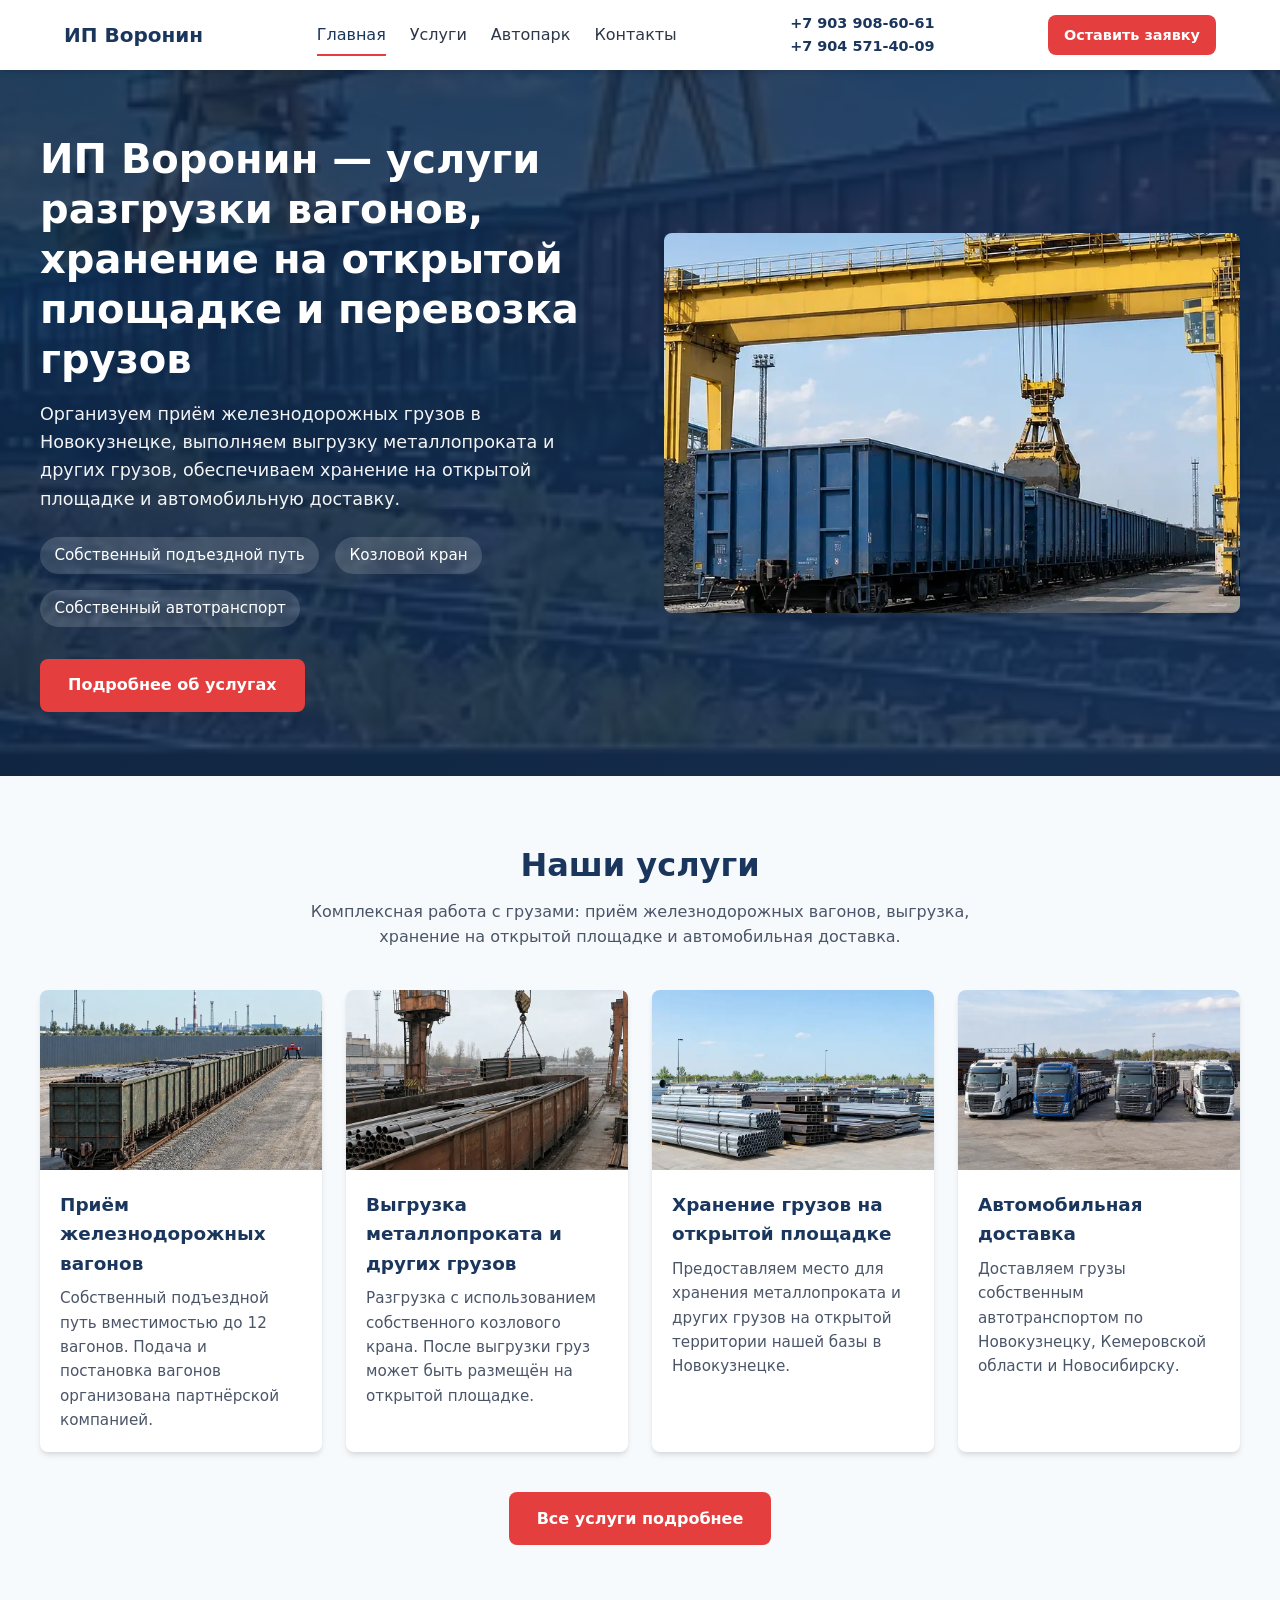
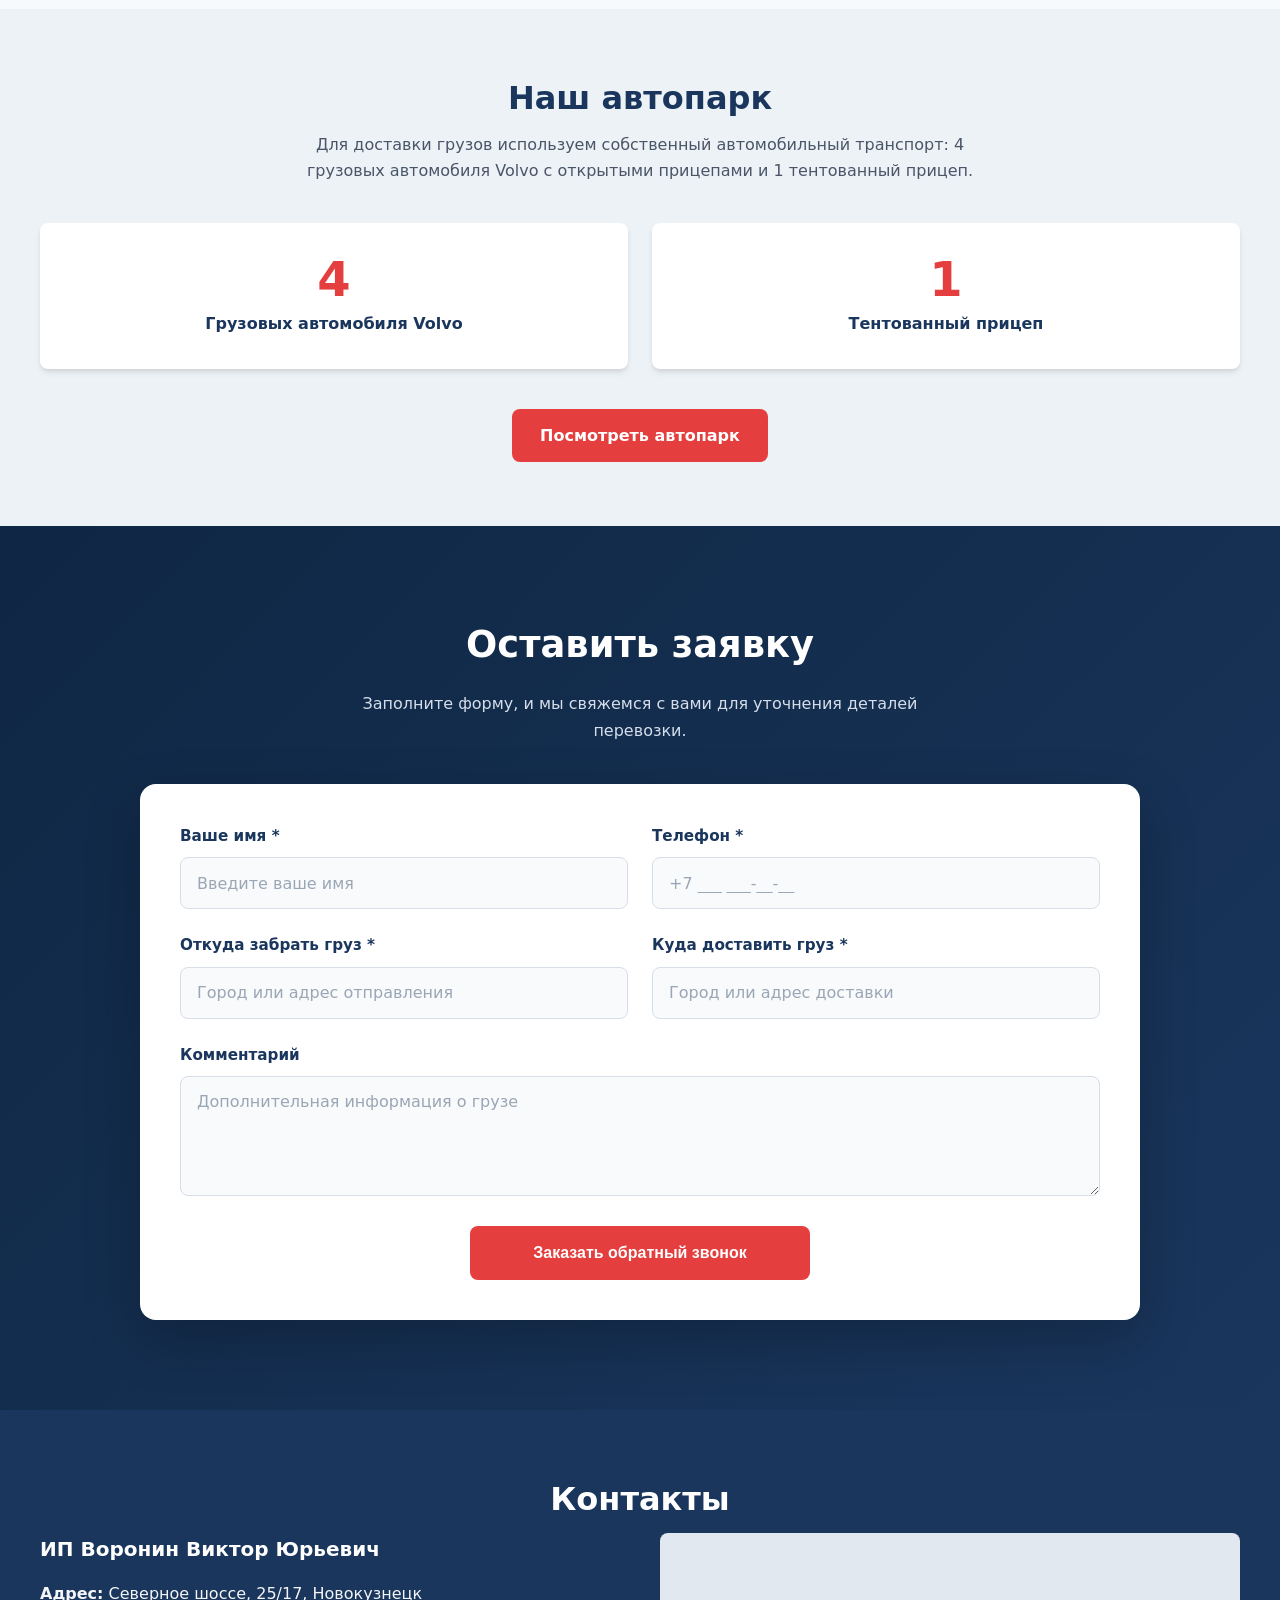
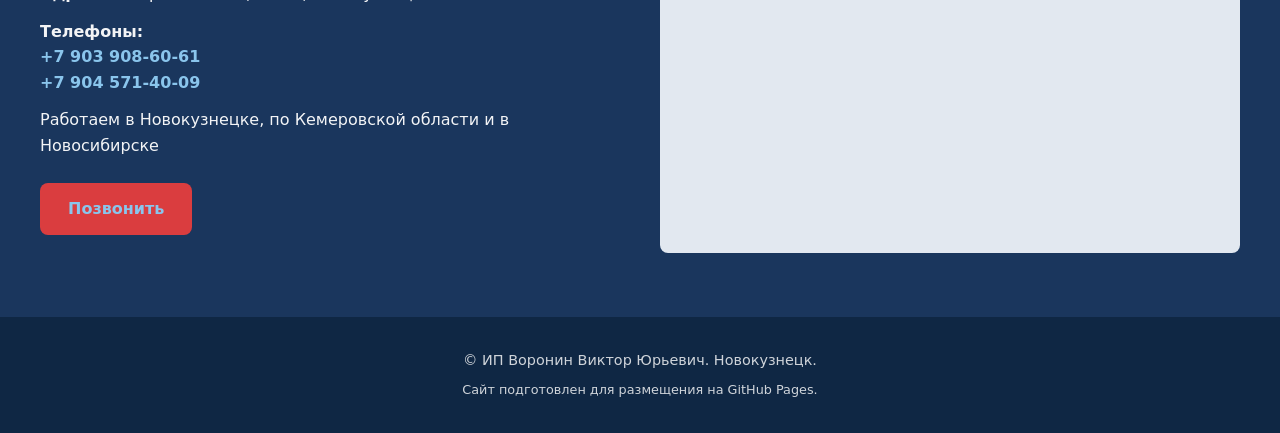
==== index.html @ 8a7f35af "Update index.html" ====
<!DOCTYPE html>
<html lang="ru">
<head>
  <meta charset="UTF-8">
  <meta name="viewport" content="width=device-width, initial-scale=1.0">
  <title>Главная | ИП Воронин</title>
  <meta name="description" content="ИП Воронин — услуги разгрузки вагонов, хранение на открытой площадке и перевозка грузов в Новокузнецке. Собственный подъездной путь, козловой кран и автотранспорт.">
  <link rel="stylesheet" href="css/style.css">
</head>
<body>

  <header class="header">
    <div class="header-inner">
      <a href="index.html" class="logo">
        <span>ИП Воронин</span>
      </a>

      <nav class="nav" id="nav">
        <a href="index.html" class="active">Главная</a>
        <a href="services.html">Услуги</a>
        <a href="fleet.html">Автопарк</a>
        <a href="#contacts">Контакты</a>
      </nav>

      <div class="header-phones">
        <a href="tel:+79039086061">+7 903 908-60-61</a>
        <a href="tel:+79045714009">+7 904 571-40-09</a>
      </div>

      <a href="#request" class="header-request btn">
        Оставить заявку
      </a>

      <button type="button" class="burger" id="burger" aria-label="Меню">☰</button>
    </div>
  </header>

  <section class="hero">
    <div class="hero-inner">
      <div class="hero-content">
        <h1>ИП Воронин — услуги разгрузки вагонов, хранение на открытой площадке и перевозка грузов</h1>
        <p>Организуем приём железнодорожных грузов в Новокузнецке, выполняем выгрузку металлопроката и других грузов, обеспечиваем хранение на открытой площадке и автомобильную доставку.</p>

        <div class="hero-features">
          <span>Собственный подъездной путь</span>
          <span>Козловой кран</span>
          <span>Собственный автотранспорт</span>
        </div>

        <a href="services.html" class="btn">Подробнее об услугах</a>
      </div>

      <div class="hero-image">
        <img src="images/crane.webp" alt="Козловой кран и железнодорожные вагоны">
      </div>
    </div>
  </section>

  <section class="section">
    <div class="section-inner">
      <h2 class="section-title">Наши услуги</h2>
      <p class="section-subtitle">Комплексная работа с грузами: приём железнодорожных вагонов, выгрузка, хранение на открытой площадке и автомобильная доставка.</p>

      <div class="services-grid">
        <article class="service-card">
          <img src="images/train.webp" alt="Приём железнодорожных вагонов">
          <div class="service-card-body">
            <h3>Приём железнодорожных вагонов</h3>
            <p>Собственный подъездной путь вместимостью до 12 вагонов. Подача и постановка вагонов организована партнёрской компанией.</p>
          </div>
        </article>

        <article class="service-card">
          <img src="images/pipes.webp" alt="Выгрузка металлопроката">
          <div class="service-card-body">
            <h3>Выгрузка металлопроката и других грузов</h3>
            <p>Разгрузка с использованием собственного козлового крана. После выгрузки груз может быть размещён на открытой площадке.</p>
          </div>
        </article>

        <article class="service-card">
          <img src="images/storage.webp" alt="Хранение на открытой площадке">
          <div class="service-card-body">
            <h3>Хранение грузов на открытой площадке</h3>
            <p>Предоставляем место для хранения металлопроката и других грузов на открытой территории нашей базы в Новокузнецке.</p>
          </div>
        </article>

        <article class="service-card">
          <img src="images/trucks.webp" alt="Автомобильная доставка">
          <div class="service-card-body">
            <h3>Автомобильная доставка</h3>
            <p>Доставляем грузы собственным автотранспортом по Новокузнецку, Кемеровской области и Новосибирску.</p>
          </div>
        </article>
      </div>

      <div style="text-align: center; margin-top: 2.5rem;">
        <a href="services.html" class="btn">Все услуги подробнее</a>
      </div>
    </div>
  </section>

  <section class="section" style="background: var(--gray-100);">
    <div class="section-inner">
      <h2 class="section-title">Наш автопарк</h2>
      <p class="section-subtitle">Для доставки грузов используем собственный автомобильный транспорт: 4 грузовых автомобиля Volvo с открытыми прицепами и 1 тентованный прицеп.</p>

      <div class="fleet-stats">
        <div class="stat-card">
          <div class="number">4</div>
          <div class="label">Грузовых автомобиля Volvo</div>
        </div>

        <div class="stat-card">
          <div class="number">1</div>
          <div class="label">Тентованный прицеп</div>
        </div>
      </div>

      <div style="text-align: center;">
        <a href="fleet.html" class="btn">Посмотреть автопарк</a>
      </div>
    </div>
  </section>

  <!-- Форма заявки -->
  <section class="section request-section" id="request">
    <div class="section-inner">
      <h2 class="section-title">Оставить заявку</h2>
      <p class="section-subtitle">
        Заполните форму, и мы свяжемся с вами для уточнения деталей перевозки.
      </p>

      <form
        id="requestForm"
        class="request-form"
        action="https://formsubmit.co/baza.voronin@mail.ru"
        method="POST">

        <input type="hidden" name="_subject" value="Новая заявка с сайта ИП Воронин">
        <input type="hidden" name="_template" value="table">

        <!-- Скрытое поле защиты от спам-ботов -->
        <input
          type="text"
          name="_honey"
          style="display:none"
          tabindex="-1"
          autocomplete="off">

        <div class="request-form-grid">

          <div class="request-field">
            <label for="requestName">Ваше имя *</label>
            <input
              type="text"
              id="requestName"
              name="name"
              placeholder="Введите ваше имя"
              autocomplete="name"
              required>
          </div>

          <div class="request-field">
            <label for="requestPhone">Телефон *</label>
            <input
              type="tel"
              id="requestPhone"
              name="phone"
              placeholder="+7 ___ ___-__-__"
              autocomplete="tel"
              required>
          </div>

          <div class="request-field">
            <label for="requestFrom">Откуда забрать груз *</label>
            <input
              type="text"
              id="requestFrom"
              name="from"
              placeholder="Город или адрес отправления"
              required>
          </div>

          <div class="request-field">
            <label for="requestTo">Куда доставить груз *</label>
            <input
              type="text"
              id="requestTo"
              name="to"
              placeholder="Город или адрес доставки"
              required>
          </div>

          <div class="request-field request-field-full">
            <label for="requestComment">Комментарий</label>
            <textarea
              id="requestComment"
              name="comment"
              rows="4"
              placeholder="Дополнительная информация о грузе"></textarea>
          </div>

        </div>

        <button type="submit" class="btn request-submit">
          Заказать обратный звонок
        </button>
      </form>
    </div>
  </section>

  <!-- Контакты и карта -->
  <section class="section contacts" id="contacts">
    <div class="section-inner">
      <h2 class="section-title">Контакты</h2>

      <div class="contacts-grid">
        <div class="contact-info">
          <h3>ИП Воронин Виктор Юрьевич</h3>
          <p><strong>Адрес:</strong> Северное шоссе, 25/17, Новокузнецк</p>

          <p><strong>Телефоны:</strong><br>
            <a href="tel:+79039086061">+7 903 908-60-61</a><br>
            <a href="tel:+79045714009">+7 904 571-40-09</a>
          </p>

          <p>Работаем в Новокузнецке, по Кемеровской области и в Новосибирске</p>

          <p style="margin-top: 1.5rem;">
            <a href="tel:+79039086061" class="btn">Позвонить</a>
          </p>
        </div>

        <div class="map-container">
          <iframe
            src="https://www.openstreetmap.org/export/embed.html?bbox=87.13%2C53.75%2C87.17%2C53.77&amp;layer=mapnik&amp;marker=53.76%2C87.15"
            loading="lazy"
            title="Карта — Северное шоссе, 25/17, Новокузнецк">
          </iframe>
        </div>
      </div>
    </div>
  </section>

  <footer class="footer">
    <p>© ИП Воронин Виктор Юрьевич. Новокузнецк.</p>
    <p style="margin-top: 0.5rem; font-size: 0.8rem;">Сайт подготовлен для размещения на GitHub Pages.</p>
  </footer>

  <script>
    // Мобильное меню
    const burger = document.getElementById('burger');
    const nav = document.getElementById('nav');

    burger.addEventListener('click', function () {
      nav.classList.toggle('open');
    });

    // Закрытие мобильного меню после выбора раздела
    nav.querySelectorAll('a').forEach(function (link) {
      link.addEventListener('click', function () {
        nav.classList.remove('open');
      });
    });
  </script>

</body>
</html>
---- css/style.css ----
/* ИП Воронин - Static recreation of the Wix site */
:root {
  --primary: #1a365d;
  --primary-dark: #0f2744;
  --accent: #e53e3e;
  --accent-hover: #c53030;
  --text: #2d3748;
  --text-light: #4a5568;
  --bg: #f7fafc;
  --white: #ffffff;
  --gray-100: #edf2f7;
  --gray-200: #e2e8f0;
  --shadow: 0 4px 6px -1px rgba(0, 0, 0, 0.1), 0 2px 4px -1px rgba(0, 0, 0, 0.06);
  --shadow-lg: 0 10px 15px -3px rgba(0, 0, 0, 0.1), 0 4px 6px -2px rgba(0, 0, 0, 0.05);
  --radius: 8px;
  --font: 'Segoe UI', system-ui, -apple-system, BlinkMacSystemFont, Roboto, 'Helvetica Neue', Arial, sans-serif;
}

* {
  margin: 0;
  padding: 0;
  box-sizing: border-box;
}

html {
  scroll-behavior: smooth;
}

body {
  font-family: var(--font);
  color: var(--text);
  line-height: 1.6;
  background: var(--bg);
}

img {
  max-width: 100%;
  height: auto;
  display: block;
}

a {
  color: inherit;
  text-decoration: none;
}

/* Header */
.header {
  background: var(--white);
  box-shadow: var(--shadow);
  position: sticky;
  top: 0;
  z-index: 100;
}

.header-inner {
  max-width: 1200px;
  margin: 0 auto;
  padding: 0.75rem 1.5rem;
  display: flex;
  align-items: center;
  justify-content: space-between;
  gap: 1rem;
}

.logo {
  display: flex;
  align-items: center;
  gap: 0.75rem;
  font-weight: 700;
  font-size: 1.25rem;
  color: var(--primary);
}

.logo img {
  height: 40px;
  width: auto;
}

.nav {
  display: flex;
  gap: 1.5rem;
  align-items: center;
}

.nav a {
  font-weight: 500;
  color: var(--text);
  transition: color 0.2s;
  padding: 0.25rem 0;
  position: relative;
}

.nav a:hover,
.nav a.active {
  color: var(--primary);
}

.nav a.active::after {
  content: '';
  position: absolute;
  bottom: -4px;
  left: 0;
  right: 0;
  height: 2px;
  background: var(--accent);
}

.header-phones {
  display: flex;
  flex-direction: column;
  align-items: flex-end;
  font-size: 0.9rem;
  font-weight: 600;
  color: var(--primary);
}

.header-phones a:hover {
  color: var(--accent);
}

.burger {
  display: none;
  background: none;
  border: none;
  font-size: 1.5rem;
  cursor: pointer;
  color: var(--primary);
}

/* Hero */
.hero {
  background: linear-gradient(135deg, var(--primary-dark) 0%, var(--primary) 100%);
  color: var(--white);
  padding: 4rem 1.5rem;
  position: relative;
  overflow: hidden;
}

.hero::before {
  content: '';
  position: absolute;
  inset: 0;
  background: url('../images/header.webp') center/cover no-repeat;
  opacity: 0.15;
}

.hero-inner {
  max-width: 1200px;
  margin: 0 auto;
  position: relative;
  display: grid;
  grid-template-columns: 1fr 1fr;
  gap: 3rem;
  align-items: center;
}

.hero-content h1 {
  font-size: clamp(1.75rem, 4vw, 2.5rem);
  line-height: 1.25;
  margin-bottom: 1rem;
}

.hero-content p {
  font-size: 1.1rem;
  opacity: 0.95;
  margin-bottom: 1.5rem;
  max-width: 540px;
}

.hero-features {
  display: flex;
  flex-wrap: wrap;
  gap: 1rem;
  margin-bottom: 2rem;
  font-size: 0.95rem;
}

.hero-features span {
  background: rgba(255,255,255,0.15);
  padding: 0.4rem 0.9rem;
  border-radius: 999px;
}

.btn {
  display: inline-block;
  background: var(--accent);
  color: var(--white);
  padding: 0.85rem 1.75rem;
  border-radius: var(--radius);
  font-weight: 600;
  transition: background 0.2s, transform 0.15s;
  border: none;
  cursor: pointer;
  font-size: 1rem;
}

.btn:hover {
  background: var(--accent-hover);
  transform: translateY(-1px);
}

.btn-outline {
  background: transparent;
  border: 2px solid var(--white);
  color: var(--white);
}

.btn-outline:hover {
  background: var(--white);
  color: var(--primary);
}

.hero-image {
  border-radius: var(--radius);
  overflow: hidden;
  box-shadow: var(--shadow-lg);
}

.hero-image img {
  width: 100%;
  height: 380px;
  object-fit: cover;
}

/* Sections */
.section {
  padding: 4rem 1.5rem;
}

.section-inner {
  max-width: 1200px;
  margin: 0 auto;
}

.section-title {
  text-align: center;
  font-size: 2rem;
  color: var(--primary);
  margin-bottom: 0.5rem;
}

.section-subtitle {
  text-align: center;
  color: var(--text-light);
  max-width: 700px;
  margin: 0 auto 2.5rem;
}

/* Services grid */
.services-grid {
  display: grid;
  grid-template-columns: repeat(auto-fit, minmax(260px, 1fr));
  gap: 1.5rem;
}

.service-card {
  background: var(--white);
  border-radius: var(--radius);
  overflow: hidden;
  box-shadow: var(--shadow);
  transition: transform 0.2s, box-shadow 0.2s;
}

.service-card:hover {
  transform: translateY(-4px);
  box-shadow: var(--shadow-lg);
}

.service-card img {
  width: 100%;
  height: 180px;
  object-fit: cover;
}

.service-card-body {
  padding: 1.25rem;
}

.service-card h3 {
  font-size: 1.15rem;
  color: var(--primary);
  margin-bottom: 0.5rem;
}

.service-card p {
  font-size: 0.95rem;
  color: var(--text-light);
}

/* Detailed services */
.service-detail {
  display: grid;
  grid-template-columns: 1fr 1fr;
  gap: 2.5rem;
  align-items: center;
  margin-bottom: 3.5rem;
  background: var(--white);
  border-radius: var(--radius);
  overflow: hidden;
  box-shadow: var(--shadow);
}

.service-detail:nth-child(even) {
  direction: rtl;
}

.service-detail:nth-child(even) > * {
  direction: ltr;
}

.service-detail img {
  width: 100%;
  height: 320px;
  object-fit: cover;
}

.service-detail-content {
  padding: 2rem;
}

.service-detail h3 {
  font-size: 1.5rem;
  color: var(--primary);
  margin-bottom: 1rem;
}

/* Fleet */
.fleet-stats {
  display: grid;
  grid-template-columns: repeat(auto-fit, minmax(200px, 1fr));
  gap: 1.5rem;
  margin-bottom: 2.5rem;
}

.stat-card {
  background: var(--white);
  padding: 2rem;
  border-radius: var(--radius);
  text-align: center;
  box-shadow: var(--shadow);
}

.stat-card .number {
  font-size: 3rem;
  font-weight: 700;
  color: var(--accent);
  line-height: 1;
}

.stat-card .label {
  margin-top: 0.5rem;
  font-weight: 600;
  color: var(--primary);
}

.fleet-gallery {
  display: grid;
  grid-template-columns: repeat(auto-fit, minmax(280px, 1fr));
  gap: 1.5rem;
}

.fleet-item {
  background: var(--white);
  border-radius: var(--radius);
  overflow: hidden;
  box-shadow: var(--shadow);
}

.fleet-item img {
  width: 100%;
  height: 220px;
  object-fit: cover;
}

.fleet-item-body {
  padding: 1rem 1.25rem;
}

.fleet-item h4 {
  color: var(--primary);
  margin-bottom: 0.25rem;
}

/* Contacts */
.contacts {
  background: var(--primary);
  color: var(--white);
}

.contacts .section-title {
  color: var(--white);
}

.contacts-grid {
  display: grid;
  grid-template-columns: 1fr 1fr;
  gap: 2.5rem;
  align-items: start;
}

.contact-info h3 {
  margin-bottom: 1rem;
  font-size: 1.25rem;
}

.contact-info p {
  margin-bottom: 0.75rem;
  opacity: 0.95;
}

.contact-info a {
  color: #90cdf4;
  font-weight: 600;
}

.contact-info a:hover {
  text-decoration: underline;
}

.map-container {
  border-radius: var(--radius);
  overflow: hidden;
  height: 320px;
  background: var(--gray-200);
}

.map-container iframe {
  width: 100%;
  height: 100%;
  border: 0;
}

/* Footer */
.footer {
  background: var(--primary-dark);
  color: rgba(255,255,255,0.8);
  padding: 2rem 1.5rem;
  text-align: center;
  font-size: 0.9rem;
}

.footer a {
  color: #90cdf4;
}

/* Mobile */
@media (max-width: 900px) {
  .hero-inner {
    grid-template-columns: 1fr;
  }
  .hero-image {
    order: -1;
  }
  .hero-image img {
    height: 260px;
  }
  .service-detail {
    grid-template-columns: 1fr;
  }
  .service-detail:nth-child(even) {
    direction: ltr;
  }
  .service-detail img {
    height: 240px;
  }
  .contacts-grid {
    grid-template-columns: 1fr;
  }
}

@media (max-width: 700px) {
  .nav {
    display: none;
    position: absolute;
    top: 100%;
    left: 0;
    right: 0;
    background: var(--white);
    flex-direction: column;
    padding: 1rem;
    box-shadow: var(--shadow);
  }
  .nav.open {
    display: flex;
  }
  .burger {
    display: block;
  }
  .header-phones {
    display: none;
  }
  .header-inner {
    flex-wrap: wrap;
  }
}
/* Кнопка "Оставить заявку" в шапке */
.header-request {
  display: inline-flex !important;
  align-items: center;
  justify-content: center;
  flex-shrink: 0;
  white-space: nowrap;
  padding: 0.65rem 1rem;
  font-size: 0.9rem;
  line-height: 1.3;
  visibility: visible !important;
  opacity: 1 !important;
}

/* Чтобы элементы шапки помещались на экране */
@media (max-width: 1100px) {
  .header-inner {
    gap: 0.6rem;
    padding-left: 1rem;
    padding-right: 1rem;
  }

  .nav {
    gap: 0.8rem;
  }

  .header-request {
    padding: 0.6rem 0.75rem;
    font-size: 0.85rem;
  }
}

/* Мобильная версия */
@media (max-width: 700px) {
  .header-inner {
    flex-wrap: nowrap;
    gap: 0.5rem;
  }

  .header-request {
    padding: 0.55rem 0.65rem;
    font-size: 0.8rem;
  }

  .logo {
    font-size: 1.05rem;
  }

  .burger {
    flex-shrink: 0;
  }
}
/* ===== СТИЛЬ БЛОКА ЗАЯВКИ ===== */

.request-section {
    padding: 90px 20px;
    background: linear-gradient(135deg, #0f2744 0%, #1a365d 100%);
}

.request-section .section-inner {
    max-width: 1000px;
    margin: 0 auto;
}

.request-section .section-title {
    color: #ffffff;
    text-align: center;
    margin-bottom: 15px;
    font-size: 2.3rem;
}

.request-section .section-subtitle {
    color: #d5deea;
    text-align: center;
    max-width: 650px;
    margin: 0 auto 40px;
    line-height: 1.7;
}

.request-form {
    background: #ffffff;
    padding: 40px;
    border-radius: 16px;
    box-shadow: 0 20px 55px rgba(0, 0, 0, 0.22);
}

.request-form-grid {
    display: grid;
    grid-template-columns: repeat(2, minmax(0, 1fr));
    gap: 24px;
}

.request-field {
    display: flex;
    flex-direction: column;
    gap: 9px;
}

.request-field-full {
    grid-column: 1 / -1;
}

.request-field label {
    color: #1a365d;
    font-size: 0.95rem;
    font-weight: 600;
}

.request-field input,
.request-field select,
.request-field textarea {
    width: 100%;
    box-sizing: border-box;
    padding: 15px 16px;
    border: 1px solid #d7dee8;
    border-radius: 8px;
    background: #f8fafc;
    color: #243449;
    font-family: inherit;
    font-size: 1rem;
    outline: none;
    transition: border-color 0.2s, box-shadow 0.2s, background 0.2s;
}

.request-field input,
.request-field select {
    min-height: 52px;
}

.request-field textarea {
    min-height: 120px;
    resize: vertical;
}

.request-field input:focus,
.request-field select:focus,
.request-field textarea:focus {
    border-color: #e53e3e;
    background: #ffffff;
    box-shadow: 0 0 0 3px rgba(229, 62, 62, 0.12);
}

.request-field input::placeholder,
.request-field textarea::placeholder {
    color: #9aa6b5;
}

.request-submit {
    display: block;
    width: 100%;
    max-width: 340px;
    min-height: 54px;
    margin: 30px auto 0;
    border: none;
    border-radius: 8px;
    background: #e53e3e;
    color: #ffffff;
    font-size: 1rem;
    font-weight: 700;
    cursor: pointer;
    transition: background 0.2s, transform 0.2s, box-shadow 0.2s;
}

.request-submit:hover {
    background: #c92f2f;
    transform: translateY(-2px);
    box-shadow: 0 8px 20px rgba(229, 62, 62, 0.25);
}

/* Адаптация для планшетов и телефонов */
@media (max-width: 700px) {
    .request-section {
        padding: 60px 15px;
    }

    .request-section .section-title {
        font-size: 1.8rem;
    }

    .request-form {
        padding: 25px 18px;
        border-radius: 12px;
    }

    .request-form-grid {
        grid-template-columns: 1fr;
        gap: 20px;
    }

    .request-field-full {
        grid-column: auto;
    }

    .request-submit {
        max-width: 100%;
    }
}
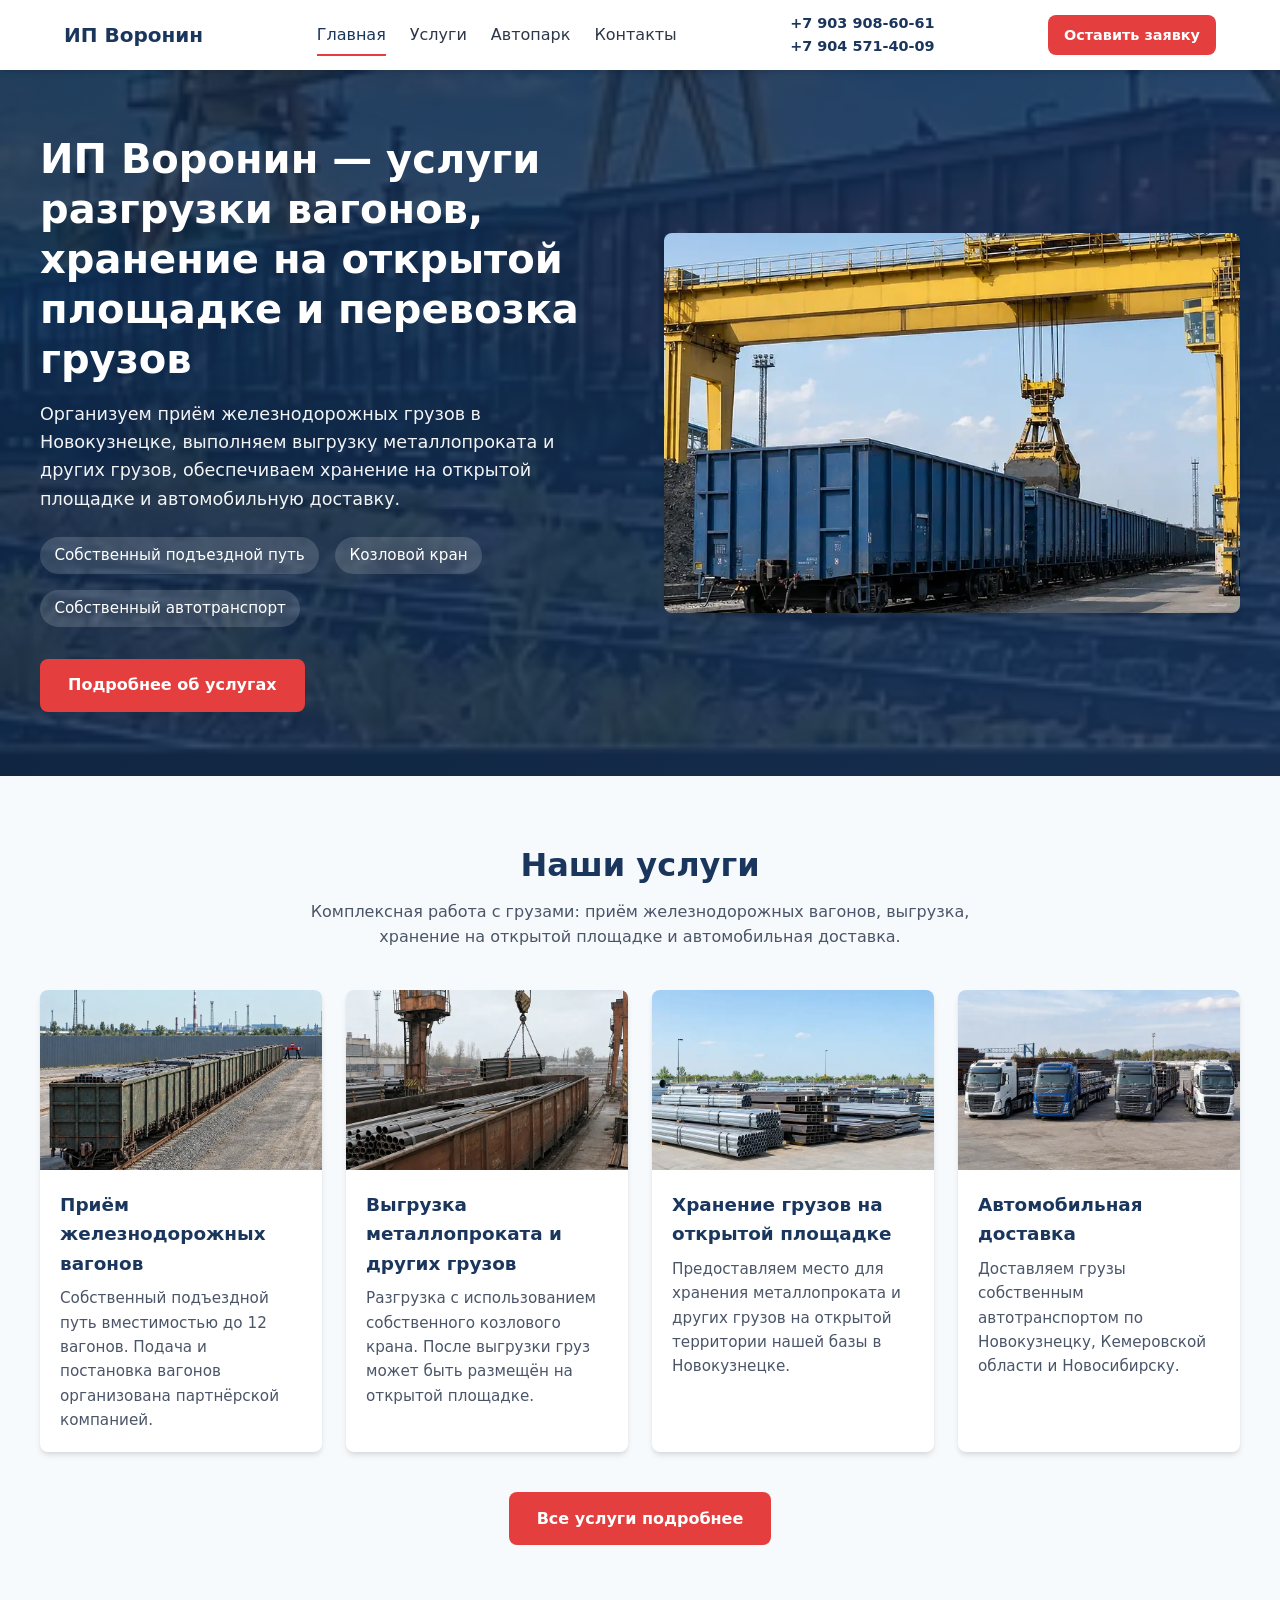
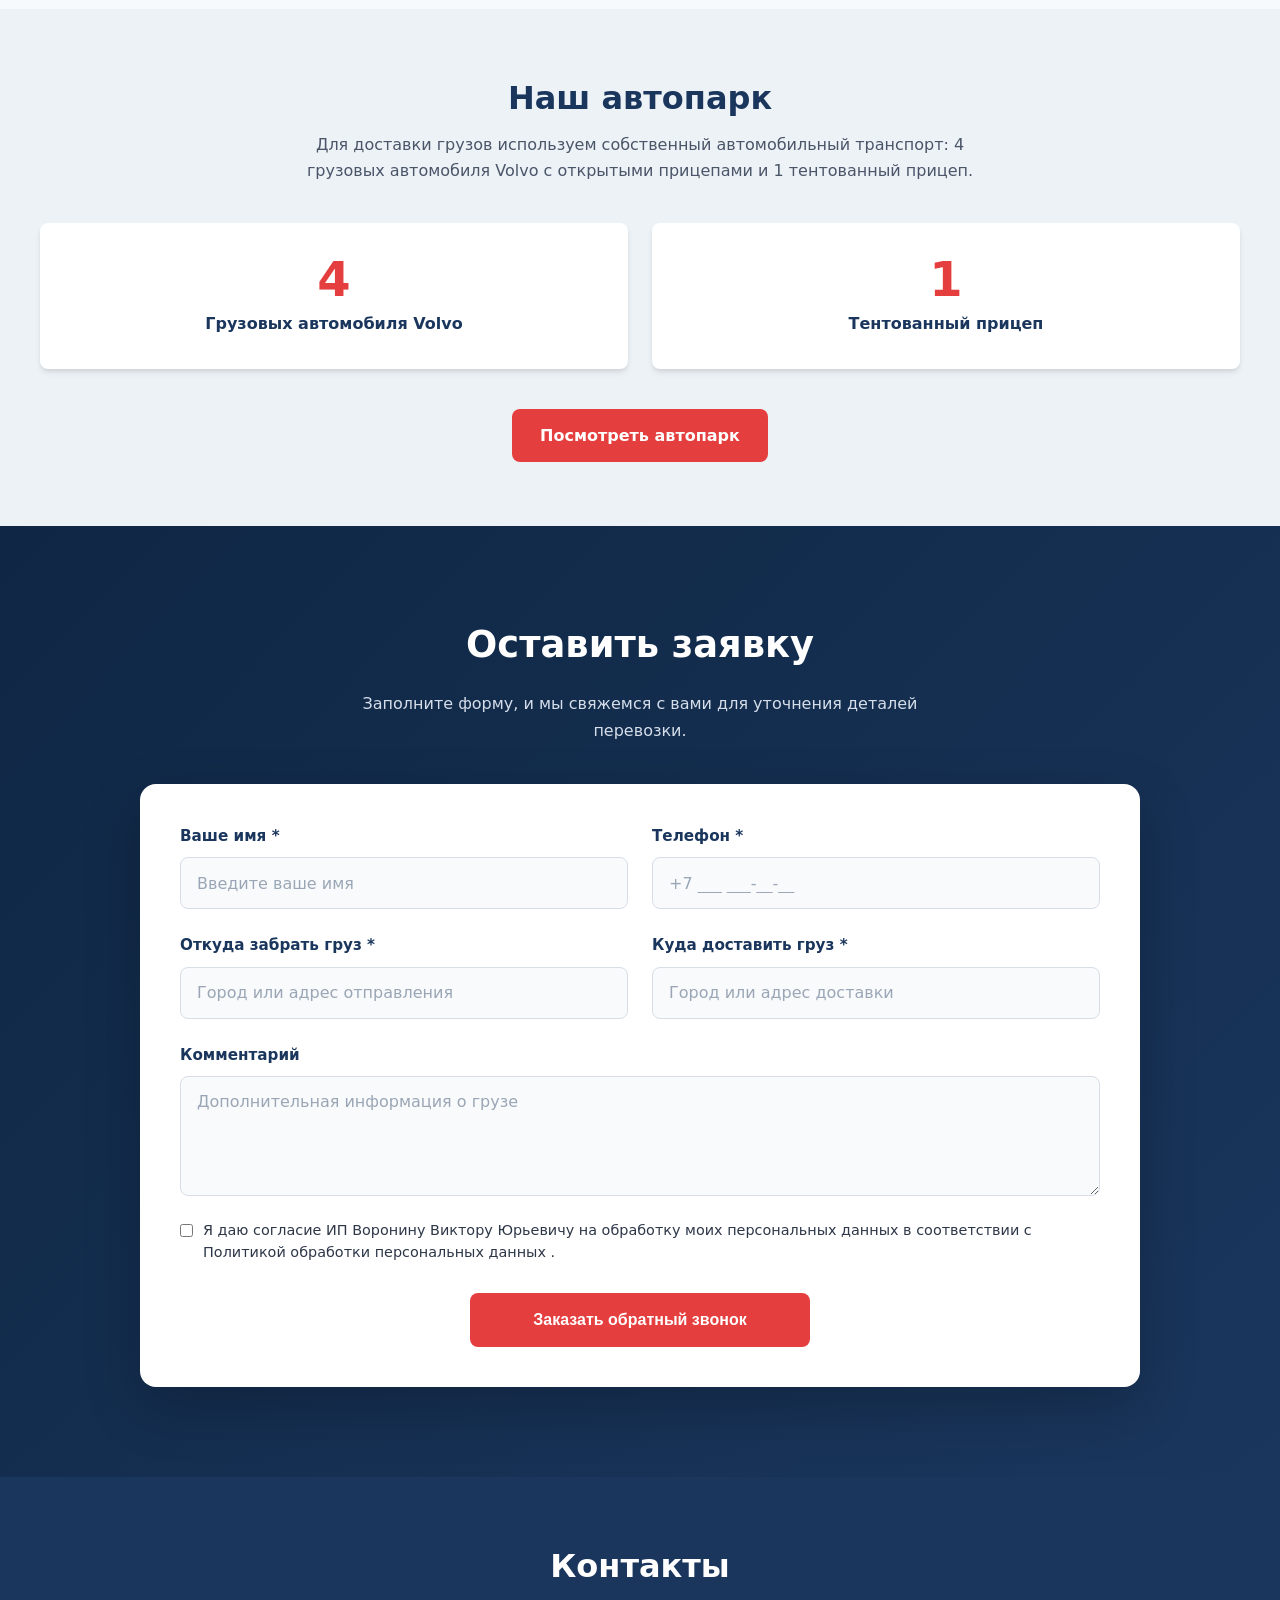
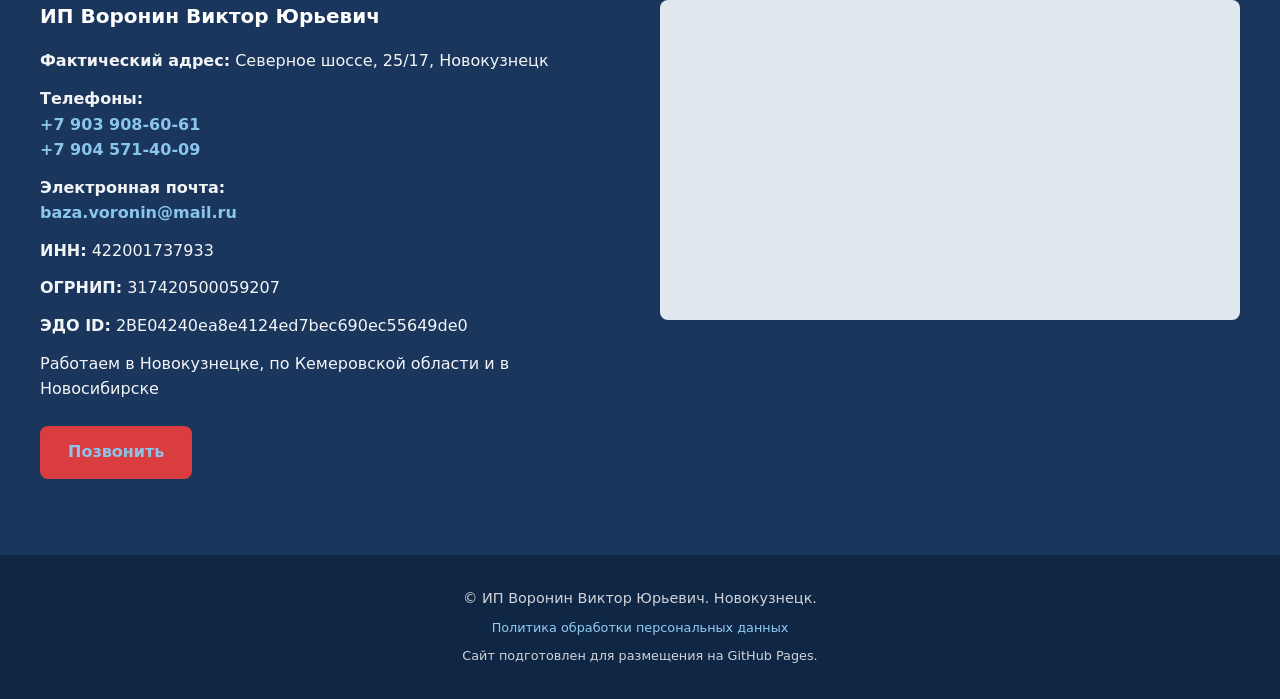
==== commit bfad9f44: "Update index.html" ====
--- a/index.html
+++ b/index.html
@@ -142,7 +142,7 @@
         <input type="hidden" name="_subject" value="Новая заявка с сайта ИП Воронин">
         <input type="hidden" name="_template" value="table">
 
-        <!-- Скрытое поле защиты от спам-ботов -->
+        <!-- Защита от спам-ботов -->
         <input
           type="text"
           name="_honey"
@@ -205,6 +205,25 @@
 
         </div>
 
+        <!-- Согласие на обработку персональных данных -->
+        <div style="margin: 1.5rem 0; font-size: 0.9rem; line-height: 1.5;">
+          <label style="display: flex; align-items: flex-start; gap: 10px; cursor: pointer;">
+            <input
+              type="checkbox"
+              name="personal_data_consent"
+              value="Согласен на обработку персональных данных"
+              required
+              style="margin-top: 4px; flex-shrink: 0;">
+            <span>
+              Я даю согласие ИП Воронину Виктору Юрьевичу на обработку моих персональных данных
+              в соответствии с
+              <a href="privacy.html" target="_blank" rel="noopener noreferrer">
+                Политикой обработки персональных данных
+              </a>.
+            </span>
+          </label>
+        </div>
+
         <button type="submit" class="btn request-submit">
           Заказать обратный звонок
         </button>
@@ -220,12 +239,21 @@
       <div class="contacts-grid">
         <div class="contact-info">
           <h3>ИП Воронин Виктор Юрьевич</h3>
-          <p><strong>Адрес:</strong> Северное шоссе, 25/17, Новокузнецк</p>
+
+          <p><strong>Фактический адрес:</strong> Северное шоссе, 25/17, Новокузнецк</p>
 
           <p><strong>Телефоны:</strong><br>
             <a href="tel:+79039086061">+7 903 908-60-61</a><br>
             <a href="tel:+79045714009">+7 904 571-40-09</a>
           </p>
+
+          <p><strong>Электронная почта:</strong><br>
+            <a href="mailto:baza.voronin@mail.ru">baza.voronin@mail.ru</a>
+          </p>
+
+          <p><strong>ИНН:</strong> 422001737933</p>
+          <p><strong>ОГРНИП:</strong> 317420500059207</p>
+          <p><strong>ЭДО ID:</strong> 2BE04240ea8e4124ed7bec690ec55649de0</p>
 
           <p>Работаем в Новокузнецке, по Кемеровской области и в Новосибирске</p>
 
@@ -247,7 +275,12 @@
 
   <footer class="footer">
     <p>© ИП Воронин Виктор Юрьевич. Новокузнецк.</p>
-    <p style="margin-top: 0.5rem; font-size: 0.8rem;">Сайт подготовлен для размещения на GitHub Pages.</p>
+    <p style="margin-top: 0.5rem; font-size: 0.8rem;">
+      <a href="privacy.html">Политика обработки персональных данных</a>
+    </p>
+    <p style="margin-top: 0.5rem; font-size: 0.8rem;">
+      Сайт подготовлен для размещения на GitHub Pages.
+    </p>
   </footer>
 
   <script>
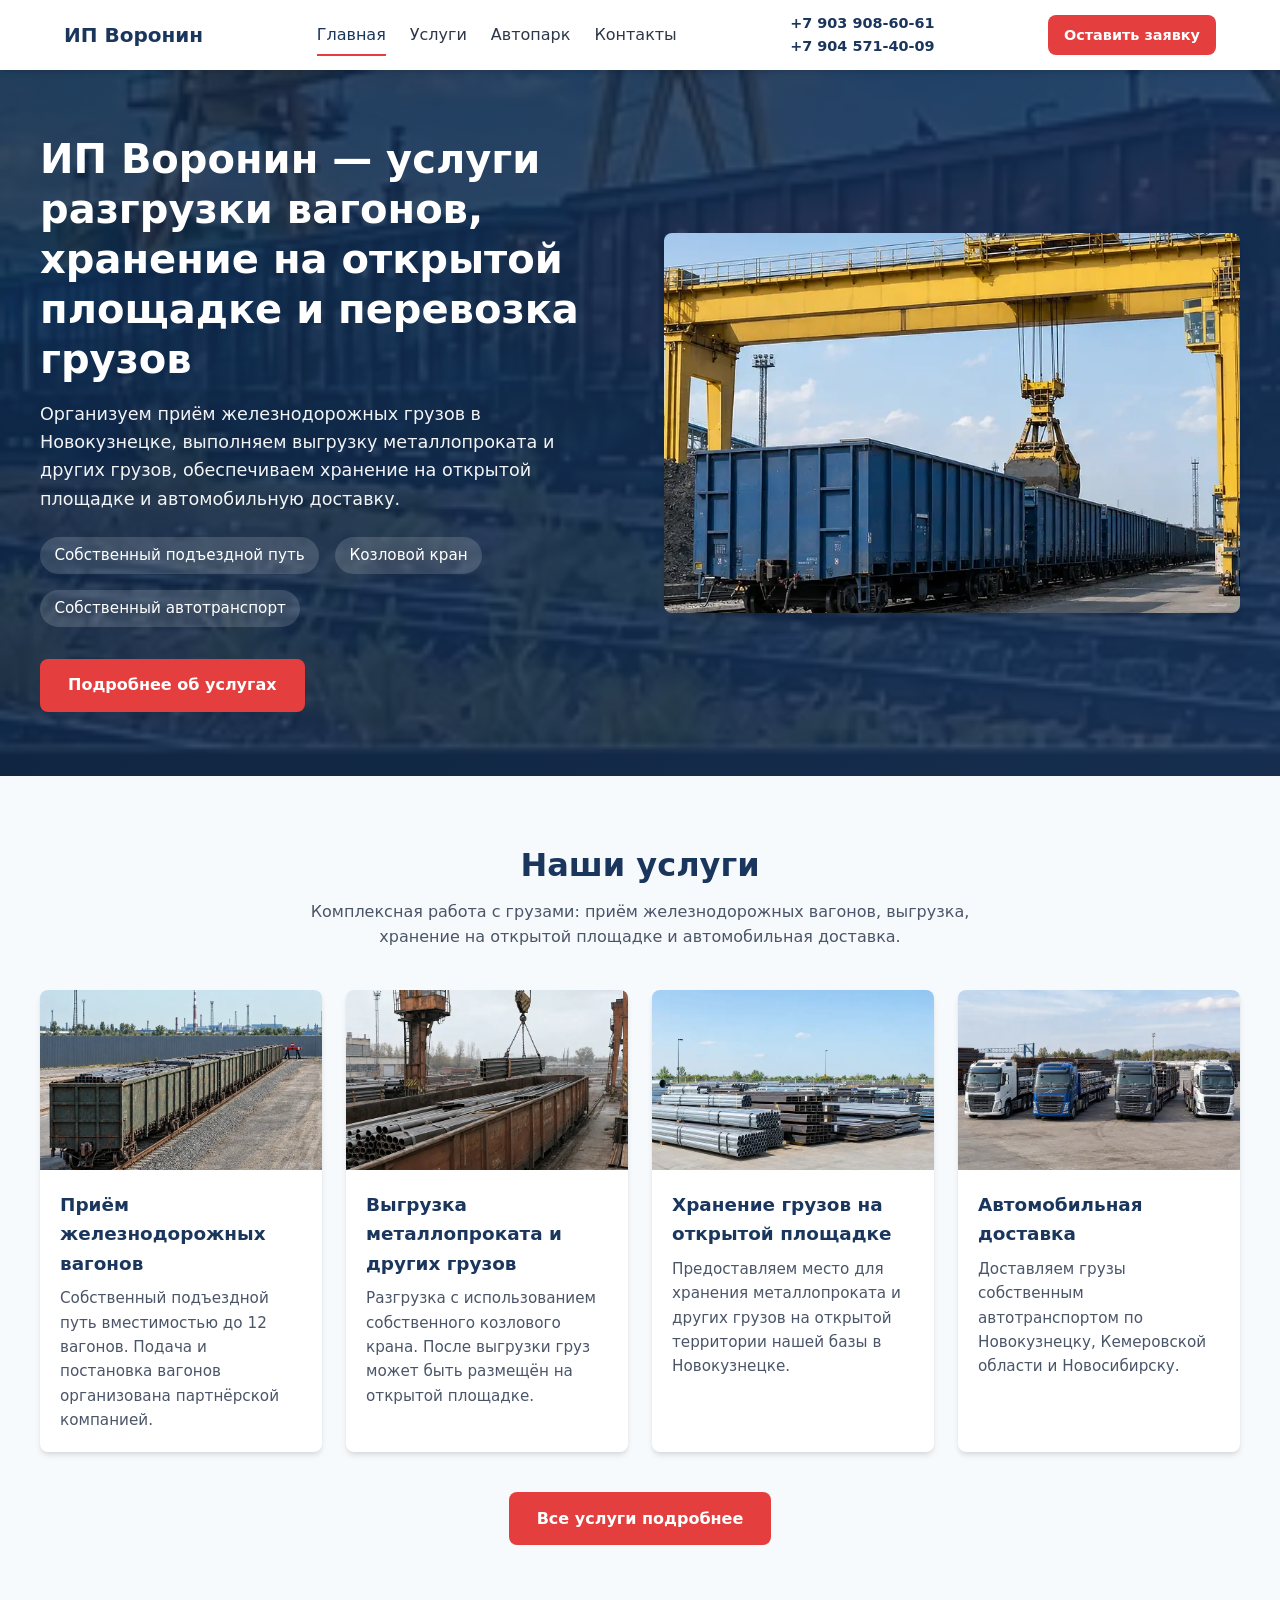
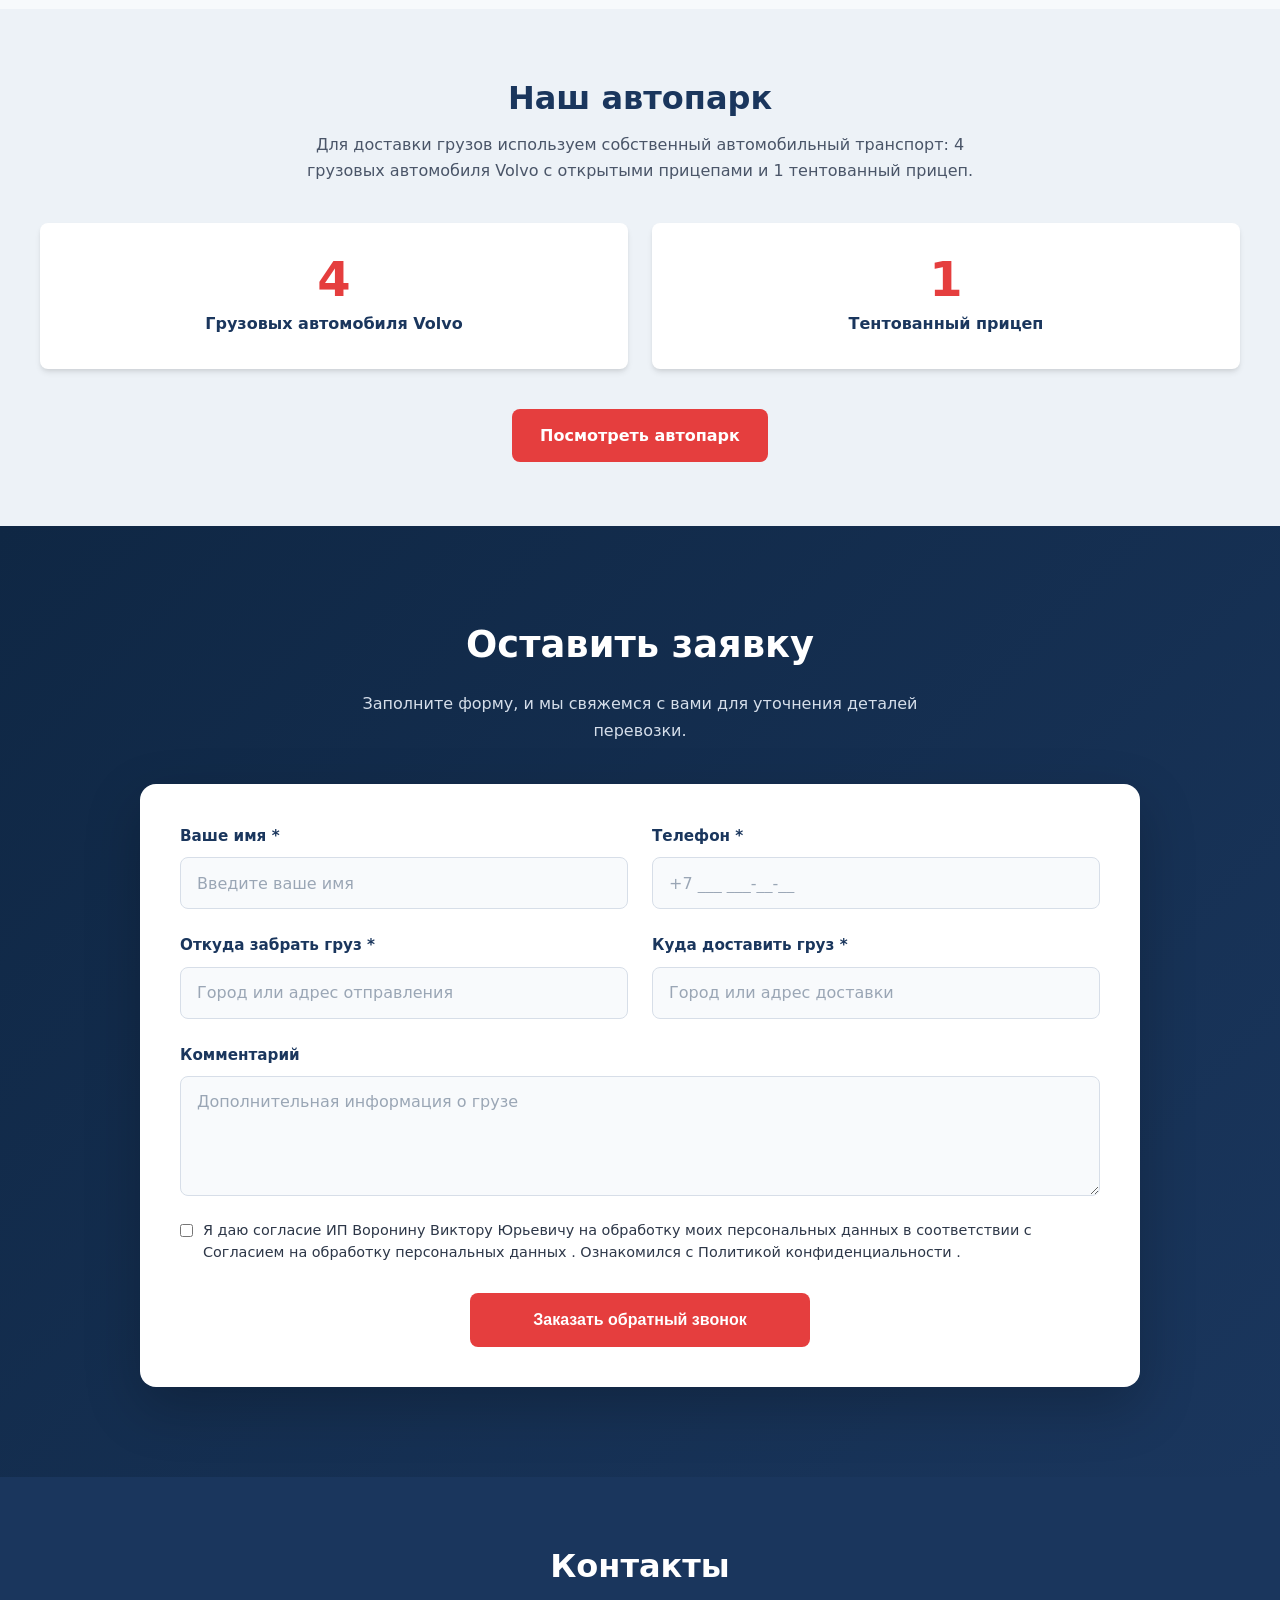
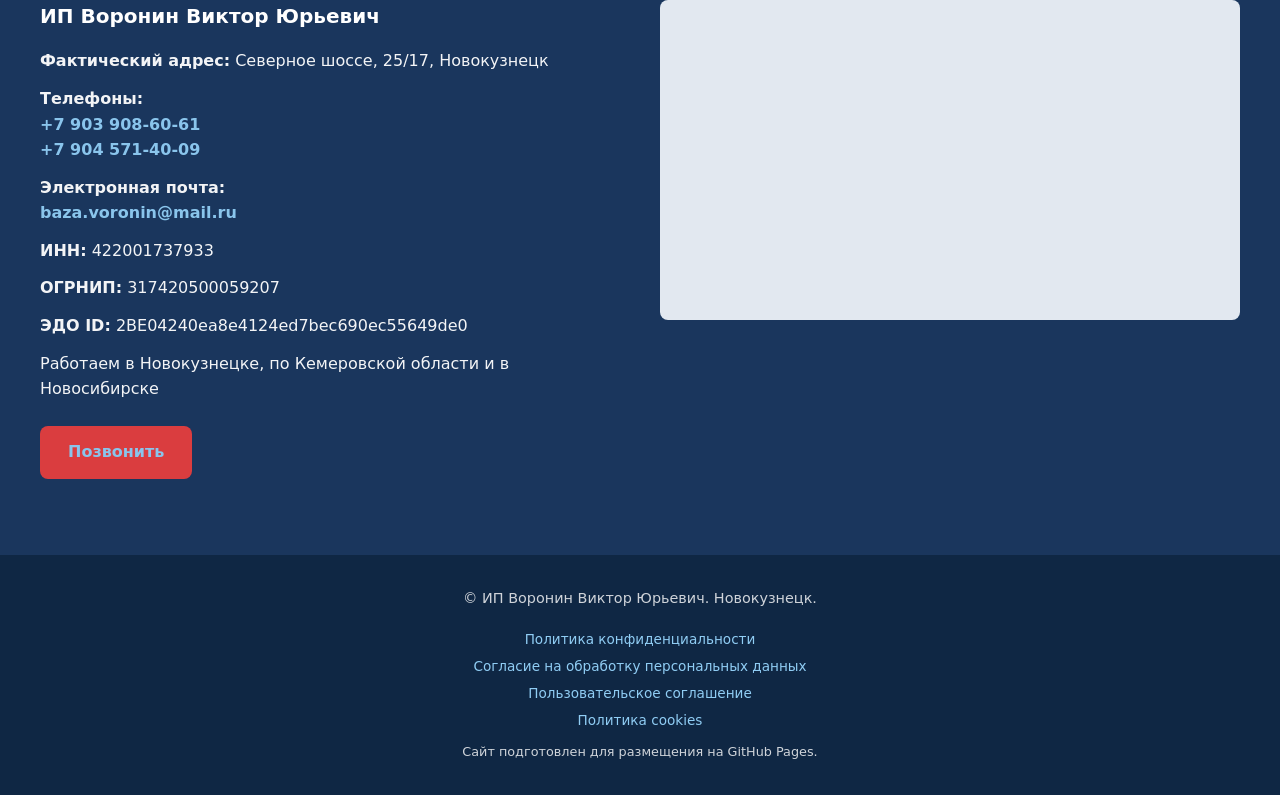
==== commit c35c3ce6: "Update index.html" ====
--- a/index.html
+++ b/index.html
@@ -217,8 +217,12 @@
             <span>
               Я даю согласие ИП Воронину Виктору Юрьевичу на обработку моих персональных данных
               в соответствии с
+              <a href="consent.html" target="_blank" rel="noopener noreferrer">
+                Согласием на обработку персональных данных
+              </a>.
+              Ознакомился с
               <a href="privacy.html" target="_blank" rel="noopener noreferrer">
-                Политикой обработки персональных данных
+                Политикой конфиденциальности
               </a>.
             </span>
           </label>
@@ -275,9 +279,22 @@
 
   <footer class="footer">
     <p>© ИП Воронин Виктор Юрьевич. Новокузнецк.</p>
-    <p style="margin-top: 0.5rem; font-size: 0.8rem;">
-      <a href="privacy.html">Политика обработки персональных данных</a>
-    </p>
+
+    <div style="margin-top: 1rem; font-size: 0.85rem; line-height: 2;">
+      <p>
+        <a href="privacy.html">Политика конфиденциальности</a>
+      </p>
+      <p>
+        <a href="consent.html">Согласие на обработку персональных данных</a>
+      </p>
+      <p>
+        <a href="agreement.html">Пользовательское соглашение</a>
+      </p>
+      <p>
+        <a href="cookies.html">Политика cookies</a>
+      </p>
+    </div>
+
     <p style="margin-top: 0.5rem; font-size: 0.8rem;">
       Сайт подготовлен для размещения на GitHub Pages.
     </p>
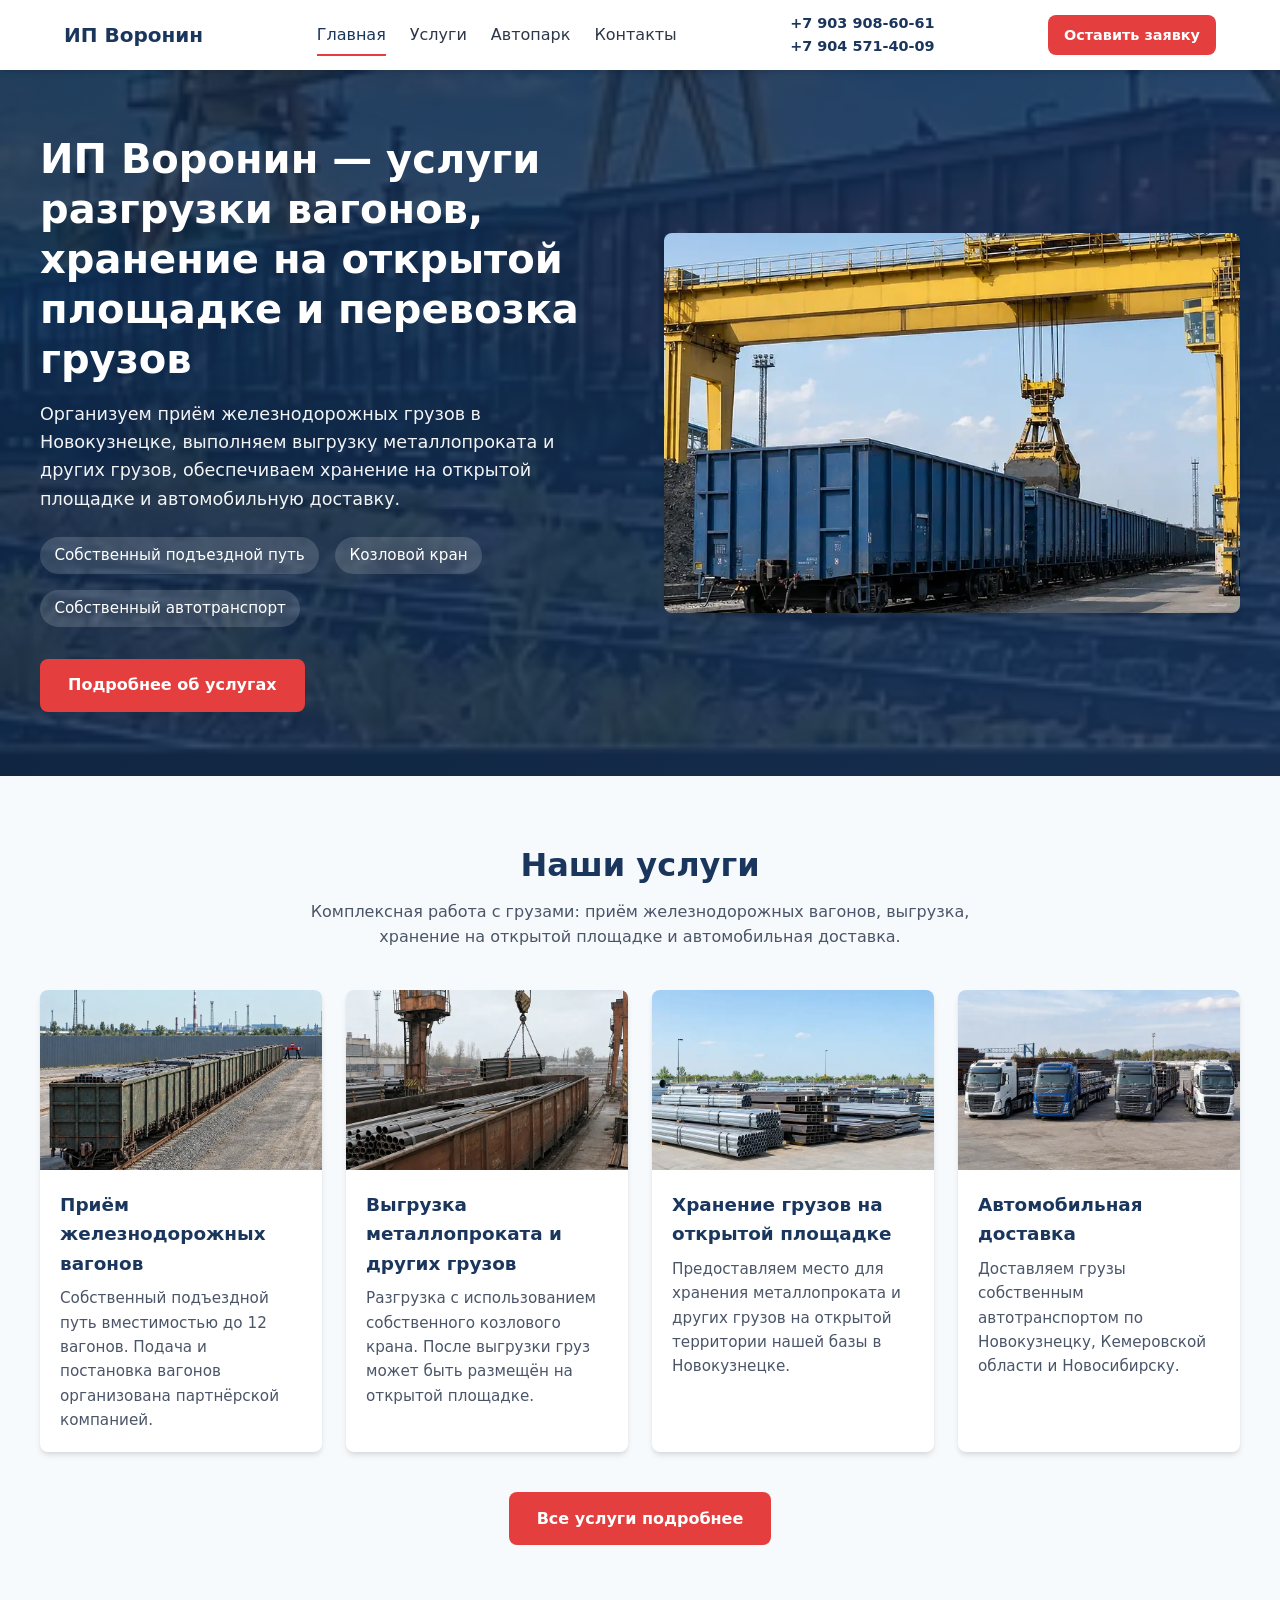
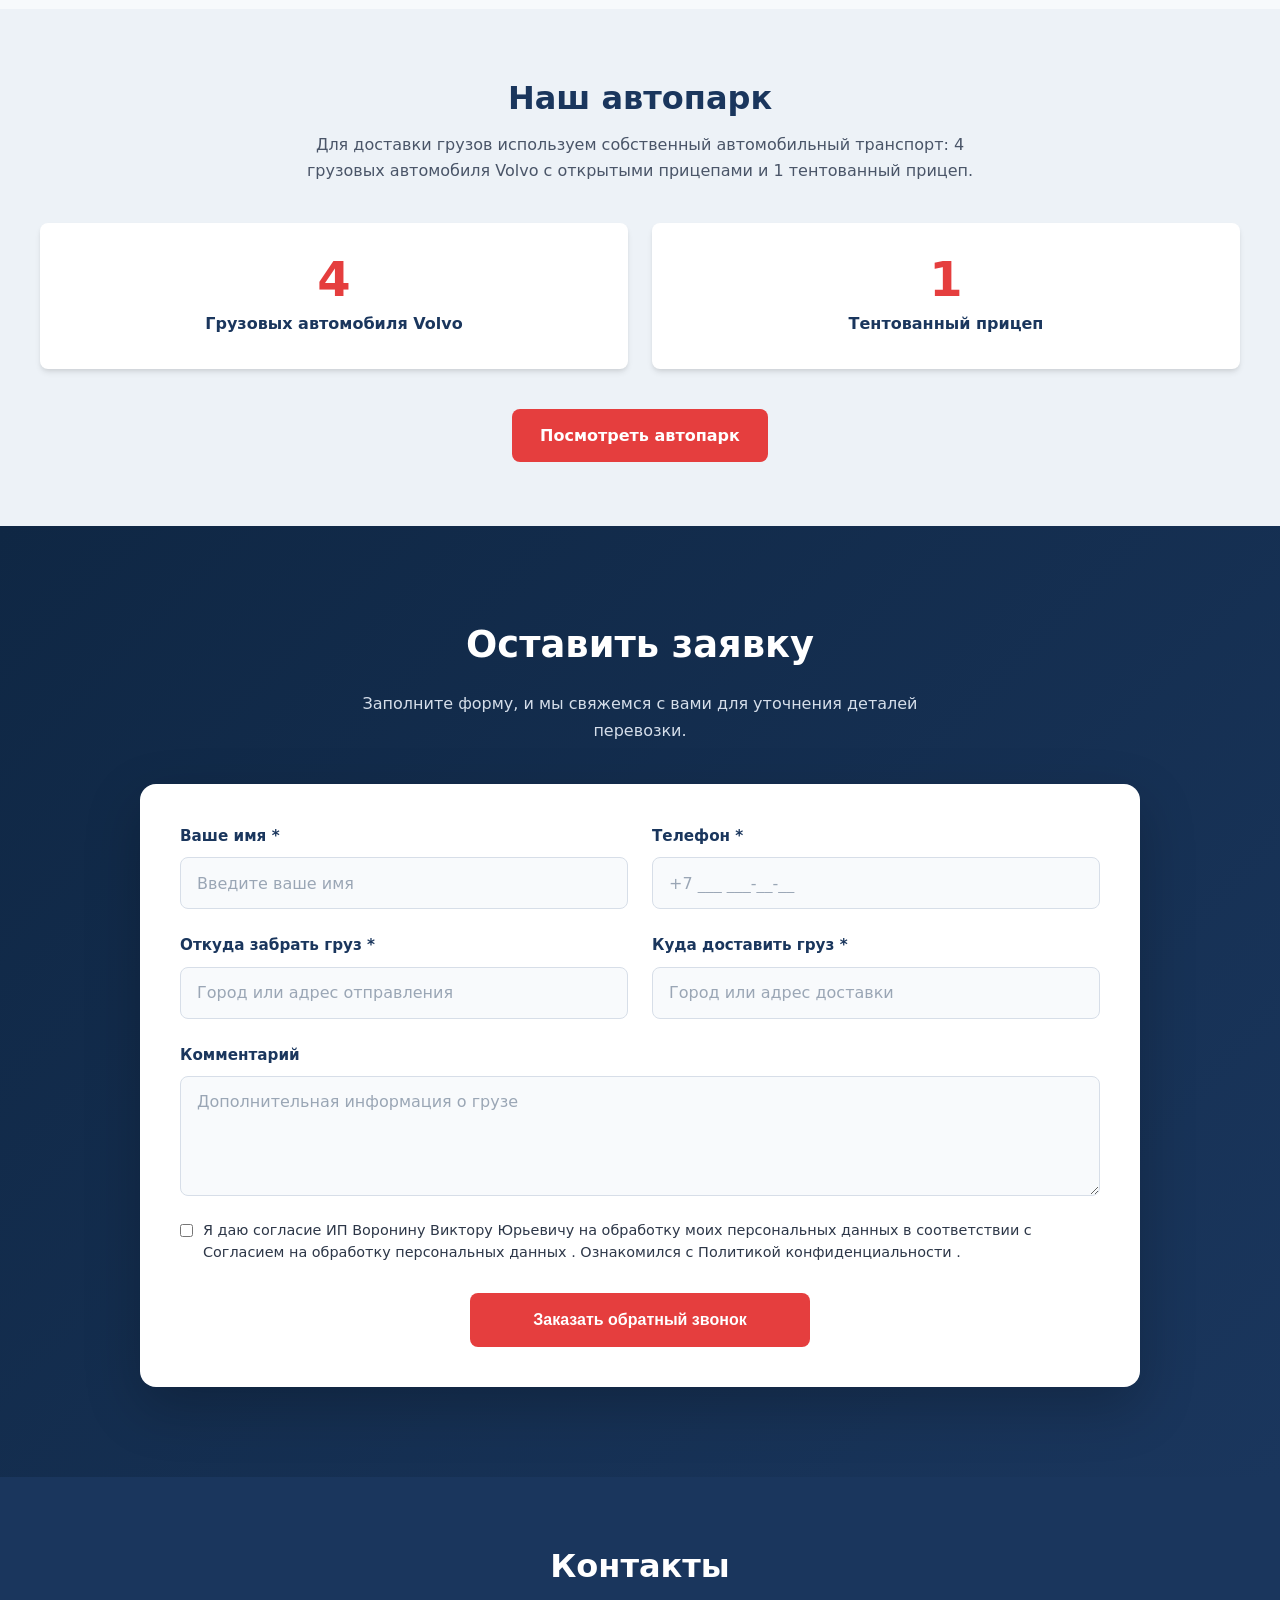
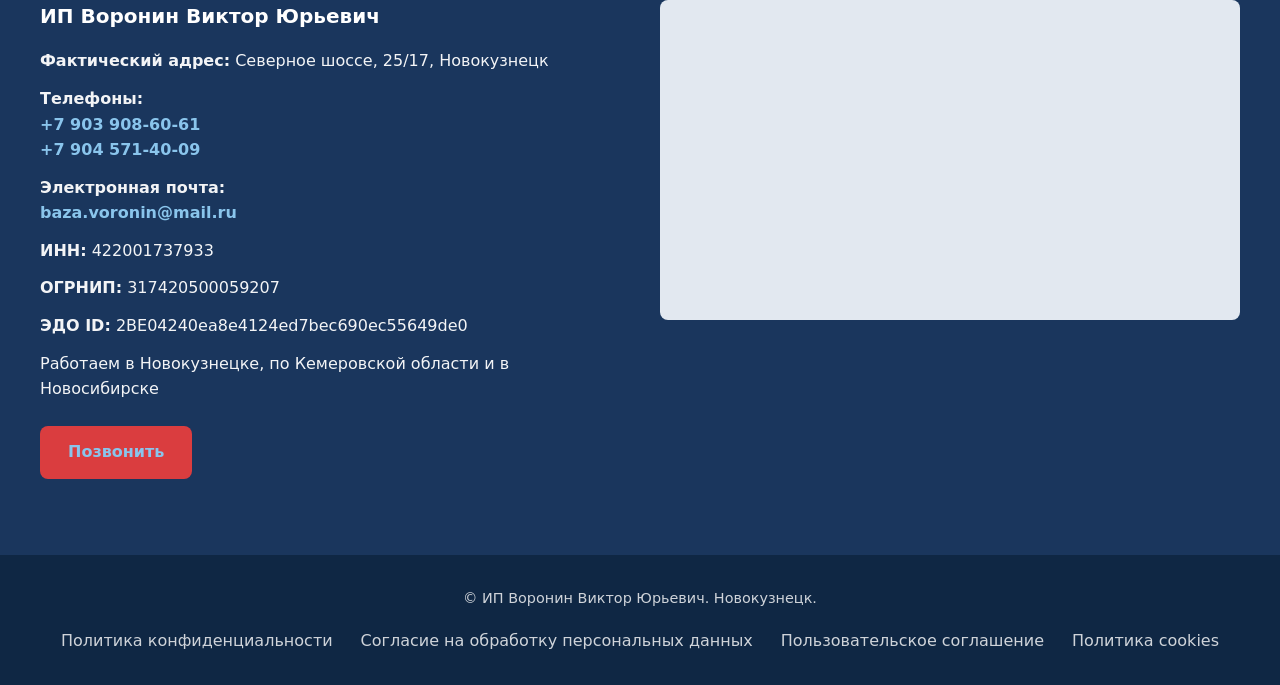
==== commit 40dc159e: "Update index.html" ====
--- a/index.html
+++ b/index.html
@@ -280,25 +280,35 @@
   <footer class="footer">
     <p>© ИП Воронин Виктор Юрьевич. Новокузнецк.</p>
 
-    <div style="margin-top: 1rem; font-size: 0.85rem; line-height: 2;">
-      <p>
-        <a href="privacy.html">Политика конфиденциальности</a>
-      </p>
-      <p>
-        <a href="consent.html">Согласие на обработку персональных данных</a>
-      </p>
-      <p>
-        <a href="agreement.html">Пользовательское соглашение</a>
-      </p>
-      <p>
-        <a href="cookies.html">Политика cookies</a>
-      </p>
-    </div>
-
-    <p style="margin-top: 0.5rem; font-size: 0.8rem;">
-      Сайт подготовлен для размещения на GitHub Pages.
-    </p>
+    <div class="footer-documents">
+      <a href="privacy.html">Политика конфиденциальности</a>
+      <a href="consent.html">Согласие на обработку персональных данных</a>
+      <a href="agreement.html">Пользовательское соглашение</a>
+      <a href="cookies.html">Политика cookies</a>
+    </div>
   </footer>
+
+  <style>
+    .footer-documents {
+      display: flex;
+      justify-content: center;
+      align-items: center;
+      flex-wrap: wrap;
+      gap: 10px 28px;
+      margin-top: 18px;
+      font-size: 16px;
+      line-height: 1.6;
+    }
+
+    .footer-documents a {
+      color: inherit;
+      text-decoration: none;
+    }
+
+    .footer-documents a:hover {
+      text-decoration: underline;
+    }
+  </style>
 
   <script>
     // Мобильное меню
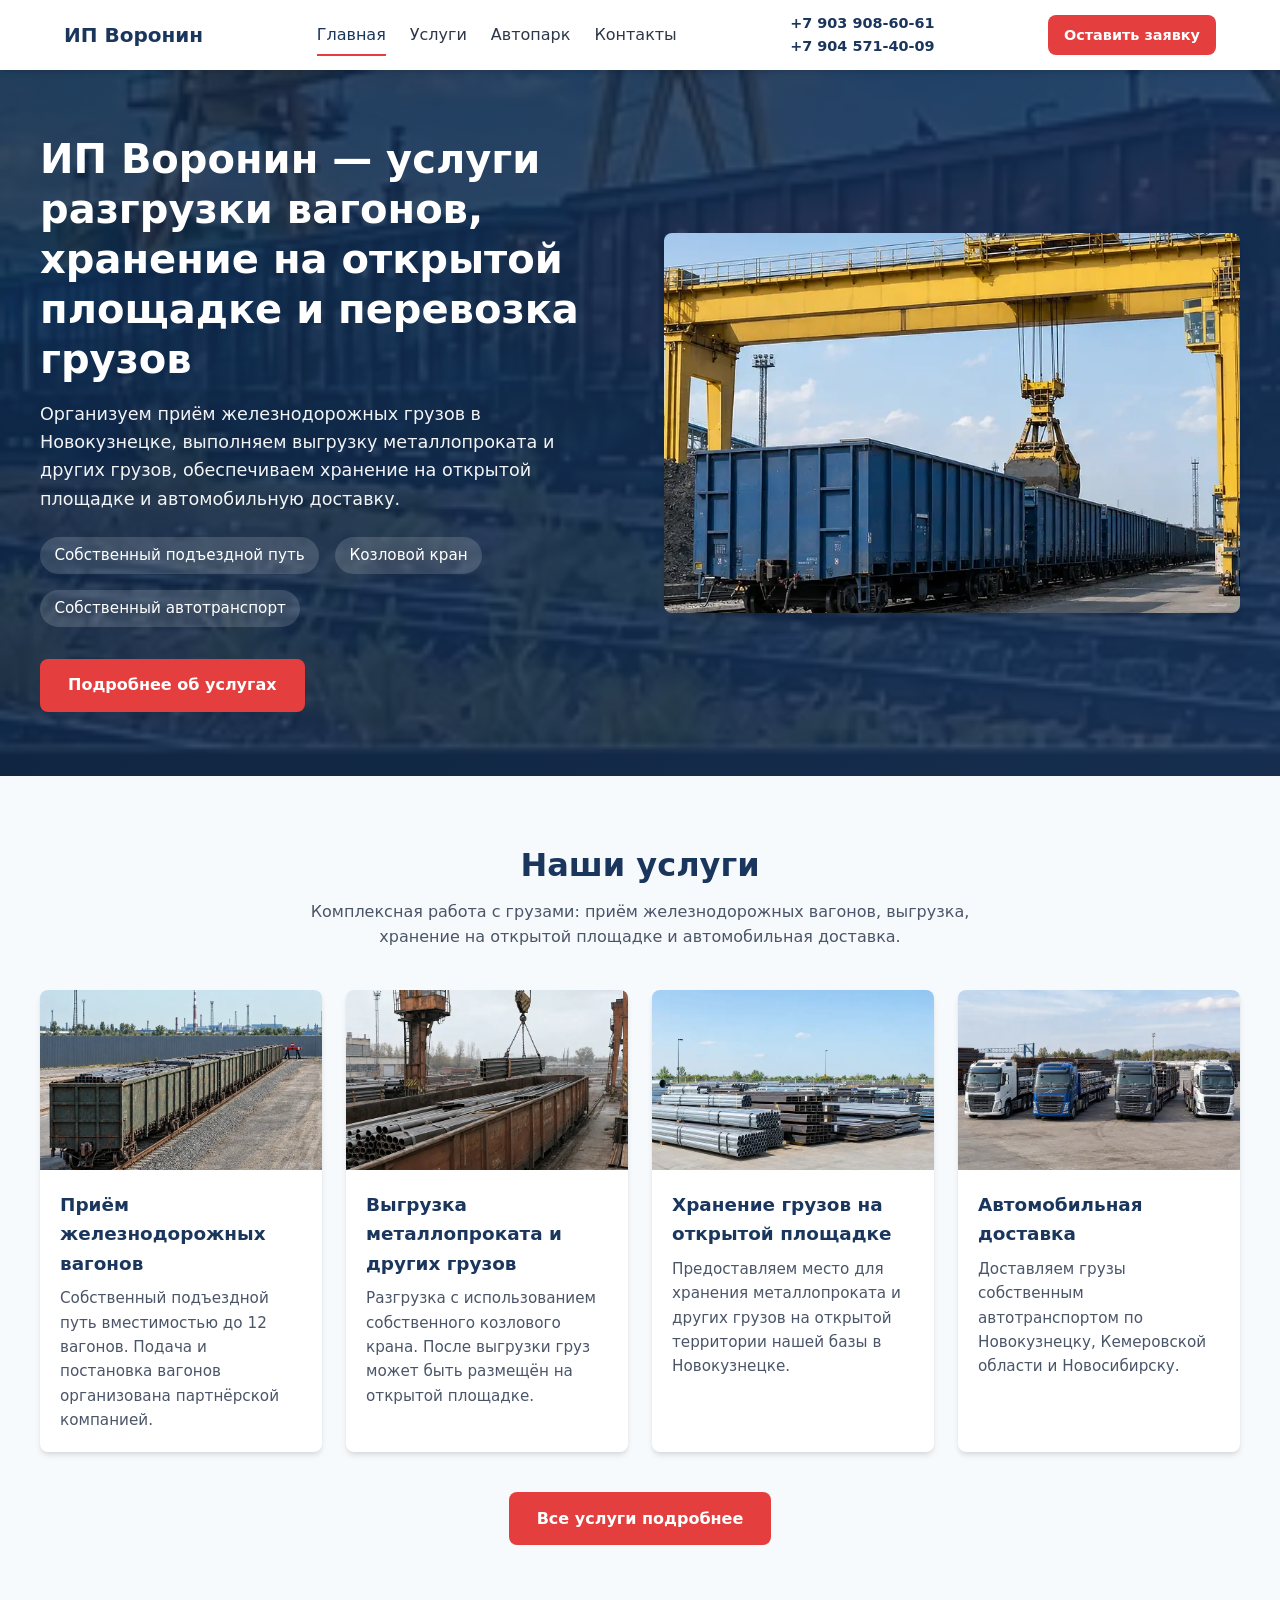
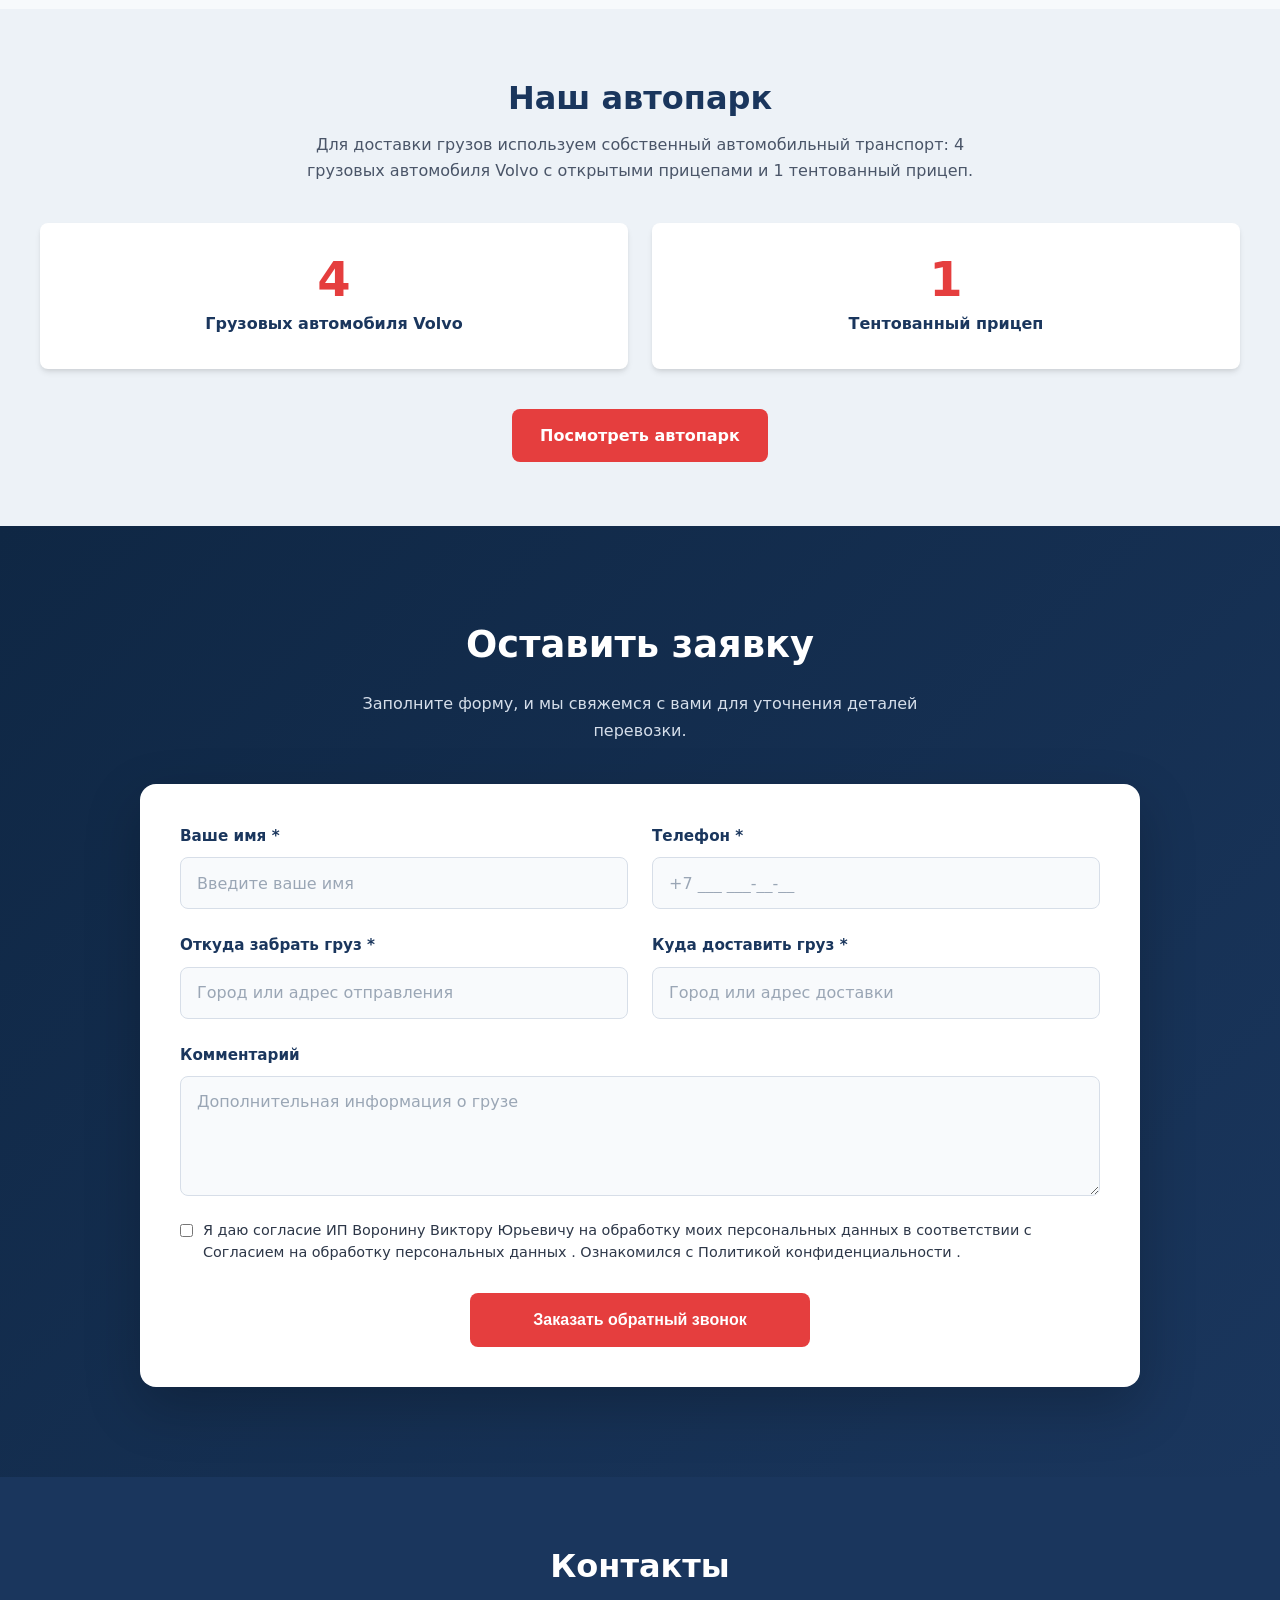
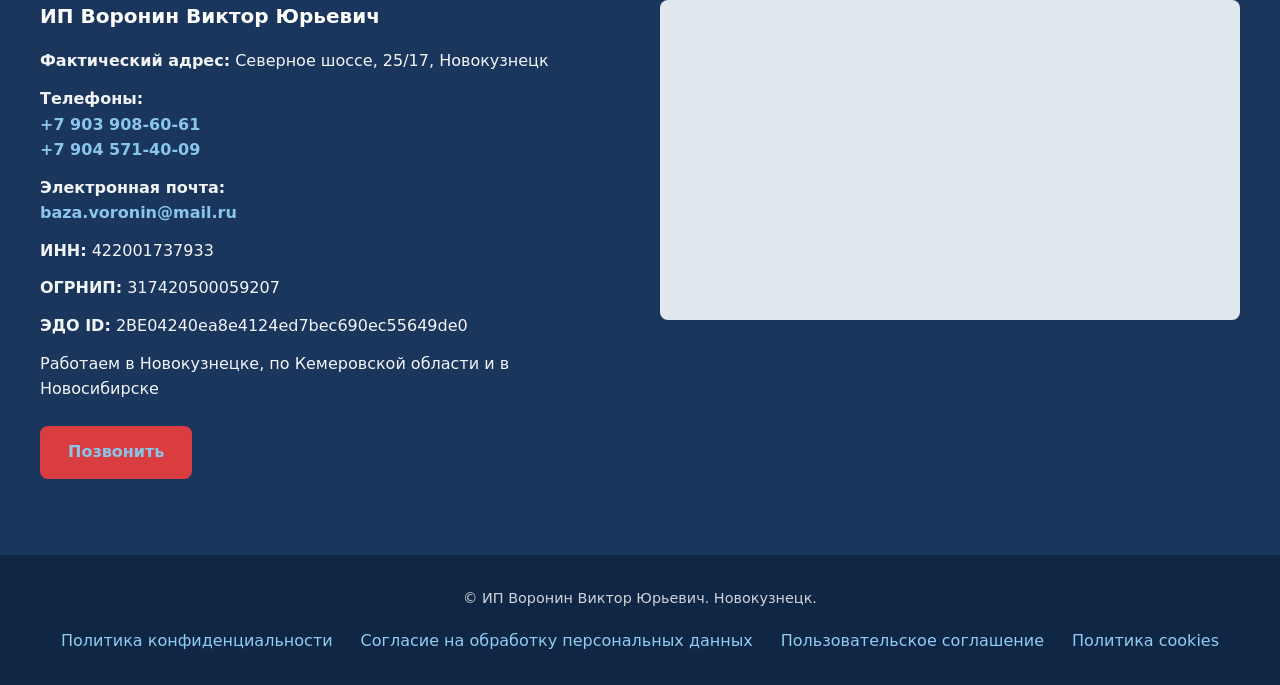
==== commit ab14e932: "Update index.html" ====
--- a/index.html
+++ b/index.html
@@ -268,9 +268,13 @@
 
         <div class="map-container">
           <iframe
-            src="https://www.openstreetmap.org/export/embed.html?bbox=87.13%2C53.75%2C87.17%2C53.77&amp;layer=mapnik&amp;marker=53.76%2C87.15"
+            src="https://yandex.ru/map-widget/v1/?um=constructor%3Abf09d7126e1a5c40980d70f8b77083057ba4adeb83f1c412831d0d00ebd0549d&amp;source=constructor"
+            width="100%"
+            height="450"
+            frameborder="0"
+            allowfullscreen="true"
             loading="lazy"
-            title="Карта — Северное шоссе, 25/17, Новокузнецк">
+            title="Расположение базы ИП Воронин на Яндекс Картах">
           </iframe>
         </div>
       </div>
@@ -287,28 +291,6 @@
       <a href="cookies.html">Политика cookies</a>
     </div>
   </footer>
-
-  <style>
-    .footer-documents {
-      display: flex;
-      justify-content: center;
-      align-items: center;
-      flex-wrap: wrap;
-      gap: 10px 28px;
-      margin-top: 18px;
-      font-size: 16px;
-      line-height: 1.6;
-    }
-
-    .footer-documents a {
-      color: inherit;
-      text-decoration: none;
-    }
-
-    .footer-documents a:hover {
-      text-decoration: underline;
-    }
-  </style>
 
   <script>
     // Мобильное меню
--- a/css/style.css
+++ b/css/style.css
@@ -1,4 +1,6 @@
-/* ИП Воронин - Static recreation of the Wix site */
+
+/* Стили сайта ИП Воронин */
+
 :root {
   --primary: #1a365d;
   --primary-dark: #0f2744;
@@ -444,26 +446,53 @@
   color: #90cdf4;
 }
 
+/* Ссылки на документы в подвале */
+.footer-documents {
+  display: flex;
+  justify-content: center;
+  align-items: center;
+  flex-wrap: wrap;
+  gap: 10px 28px;
+  margin-top: 18px;
+  font-size: 16px;
+  line-height: 1.6;
+}
+
+.footer-documents a {
+  color: #90cdf4;
+  text-decoration: none;
+}
+
+.footer-documents a:hover {
+  text-decoration: underline;
+}
+
 /* Mobile */
 @media (max-width: 900px) {
   .hero-inner {
     grid-template-columns: 1fr;
   }
+
   .hero-image {
     order: -1;
   }
+
   .hero-image img {
     height: 260px;
   }
+
   .service-detail {
     grid-template-columns: 1fr;
   }
+
   .service-detail:nth-child(even) {
     direction: ltr;
   }
+
   .service-detail img {
     height: 240px;
   }
+
   .contacts-grid {
     grid-template-columns: 1fr;
   }
@@ -481,19 +510,24 @@
     padding: 1rem;
     box-shadow: var(--shadow);
   }
+
   .nav.open {
     display: flex;
   }
+
   .burger {
     display: block;
   }
+
   .header-phones {
     display: none;
   }
+
   .header-inner {
     flex-wrap: wrap;
   }
 }
+
 /* Кнопка "Оставить заявку" в шапке */
 .header-request {
   display: inline-flex !important;
@@ -546,148 +580,148 @@
     flex-shrink: 0;
   }
 }
-/* ===== СТИЛЬ БЛОКА ЗАЯВКИ ===== */
-
+
+/* СТИЛЬ БЛОКА ЗАЯВКИ */
 .request-section {
-    padding: 90px 20px;
-    background: linear-gradient(135deg, #0f2744 0%, #1a365d 100%);
+  padding: 90px 20px;
+  background: linear-gradient(135deg, #0f2744 0%, #1a365d 100%);
 }
 
 .request-section .section-inner {
-    max-width: 1000px;
-    margin: 0 auto;
+  max-width: 1000px;
+  margin: 0 auto;
 }
 
 .request-section .section-title {
-    color: #ffffff;
-    text-align: center;
-    margin-bottom: 15px;
-    font-size: 2.3rem;
+  color: #ffffff;
+  text-align: center;
+  margin-bottom: 15px;
+  font-size: 2.3rem;
 }
 
 .request-section .section-subtitle {
-    color: #d5deea;
-    text-align: center;
-    max-width: 650px;
-    margin: 0 auto 40px;
-    line-height: 1.7;
+  color: #d5deea;
+  text-align: center;
+  max-width: 650px;
+  margin: 0 auto 40px;
+  line-height: 1.7;
 }
 
 .request-form {
-    background: #ffffff;
-    padding: 40px;
-    border-radius: 16px;
-    box-shadow: 0 20px 55px rgba(0, 0, 0, 0.22);
+  background: #ffffff;
+  padding: 40px;
+  border-radius: 16px;
+  box-shadow: 0 20px 55px rgba(0, 0, 0, 0.22);
 }
 
 .request-form-grid {
-    display: grid;
-    grid-template-columns: repeat(2, minmax(0, 1fr));
-    gap: 24px;
+  display: grid;
+  grid-template-columns: repeat(2, minmax(0, 1fr));
+  gap: 24px;
 }
 
 .request-field {
-    display: flex;
-    flex-direction: column;
-    gap: 9px;
+  display: flex;
+  flex-direction: column;
+  gap: 9px;
 }
 
 .request-field-full {
-    grid-column: 1 / -1;
+  grid-column: 1 / -1;
 }
 
 .request-field label {
-    color: #1a365d;
-    font-size: 0.95rem;
-    font-weight: 600;
+  color: #1a365d;
+  font-size: 0.95rem;
+  font-weight: 600;
 }
 
 .request-field input,
 .request-field select,
 .request-field textarea {
-    width: 100%;
-    box-sizing: border-box;
-    padding: 15px 16px;
-    border: 1px solid #d7dee8;
-    border-radius: 8px;
-    background: #f8fafc;
-    color: #243449;
-    font-family: inherit;
-    font-size: 1rem;
-    outline: none;
-    transition: border-color 0.2s, box-shadow 0.2s, background 0.2s;
+  width: 100%;
+  box-sizing: border-box;
+  padding: 15px 16px;
+  border: 1px solid #d7dee8;
+  border-radius: 8px;
+  background: #f8fafc;
+  color: #243449;
+  font-family: inherit;
+  font-size: 1rem;
+  outline: none;
+  transition: border-color 0.2s, box-shadow 0.2s, background 0.2s;
 }
 
 .request-field input,
 .request-field select {
-    min-height: 52px;
+  min-height: 52px;
 }
 
 .request-field textarea {
-    min-height: 120px;
-    resize: vertical;
+  min-height: 120px;
+  resize: vertical;
 }
 
 .request-field input:focus,
 .request-field select:focus,
 .request-field textarea:focus {
-    border-color: #e53e3e;
-    background: #ffffff;
-    box-shadow: 0 0 0 3px rgba(229, 62, 62, 0.12);
+  border-color: #e53e3e;
+  background: #ffffff;
+  box-shadow: 0 0 0 3px rgba(229, 62, 62, 0.12);
 }
 
 .request-field input::placeholder,
 .request-field textarea::placeholder {
-    color: #9aa6b5;
+  color: #9aa6b5;
 }
 
 .request-submit {
-    display: block;
-    width: 100%;
-    max-width: 340px;
-    min-height: 54px;
-    margin: 30px auto 0;
-    border: none;
-    border-radius: 8px;
-    background: #e53e3e;
-    color: #ffffff;
-    font-size: 1rem;
-    font-weight: 700;
-    cursor: pointer;
-    transition: background 0.2s, transform 0.2s, box-shadow 0.2s;
+  display: block;
+  width: 100%;
+  max-width: 340px;
+  min-height: 54px;
+  margin: 30px auto 0;
+  border: none;
+  border-radius: 8px;
+  background: #e53e3e;
+  color: #ffffff;
+  font-size: 1rem;
+  font-weight: 700;
+  cursor: pointer;
+  transition: background 0.2s, transform 0.2s, box-shadow 0.2s;
 }
 
 .request-submit:hover {
-    background: #c92f2f;
-    transform: translateY(-2px);
-    box-shadow: 0 8px 20px rgba(229, 62, 62, 0.25);
+  background: #c92f2f;
+  transform: translateY(-2px);
+  box-shadow: 0 8px 20px rgba(229, 62, 62, 0.25);
 }
 
 /* Адаптация для планшетов и телефонов */
 @media (max-width: 700px) {
-    .request-section {
-        padding: 60px 15px;
-    }
-
-    .request-section .section-title {
-        font-size: 1.8rem;
-    }
-
-    .request-form {
-        padding: 25px 18px;
-        border-radius: 12px;
-    }
-
-    .request-form-grid {
-        grid-template-columns: 1fr;
-        gap: 20px;
-    }
-
-    .request-field-full {
-        grid-column: auto;
-    }
-
-    .request-submit {
-        max-width: 100%;
-    }
-}
+  .request-section {
+    padding: 60px 15px;
+  }
+
+  .request-section .section-title {
+    font-size: 1.8rem;
+  }
+
+  .request-form {
+    padding: 25px 18px;
+    border-radius: 12px;
+  }
+
+  .request-form-grid {
+    grid-template-columns: 1fr;
+    gap: 20px;
+  }
+
+  .request-field-full {
+    grid-column: auto;
+  }
+
+  .request-submit {
+    max-width: 100%;
+  }
+}
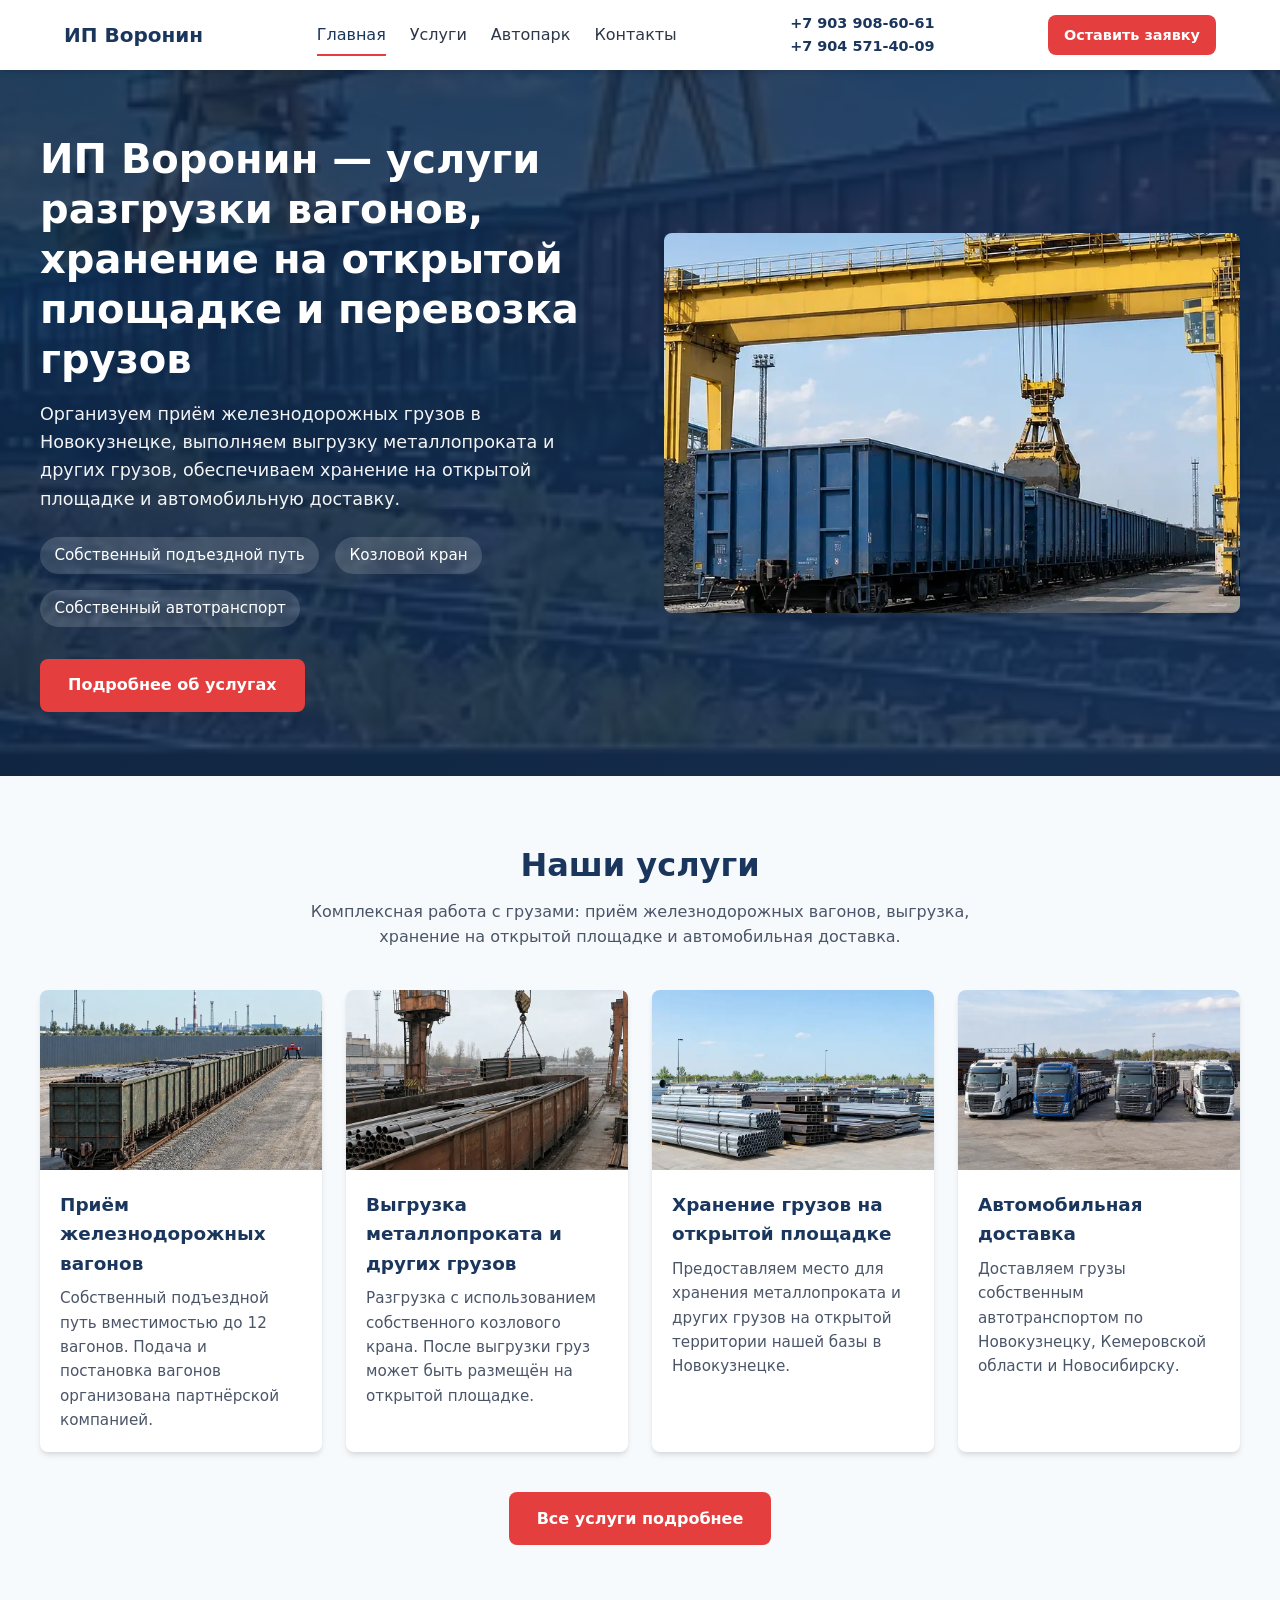
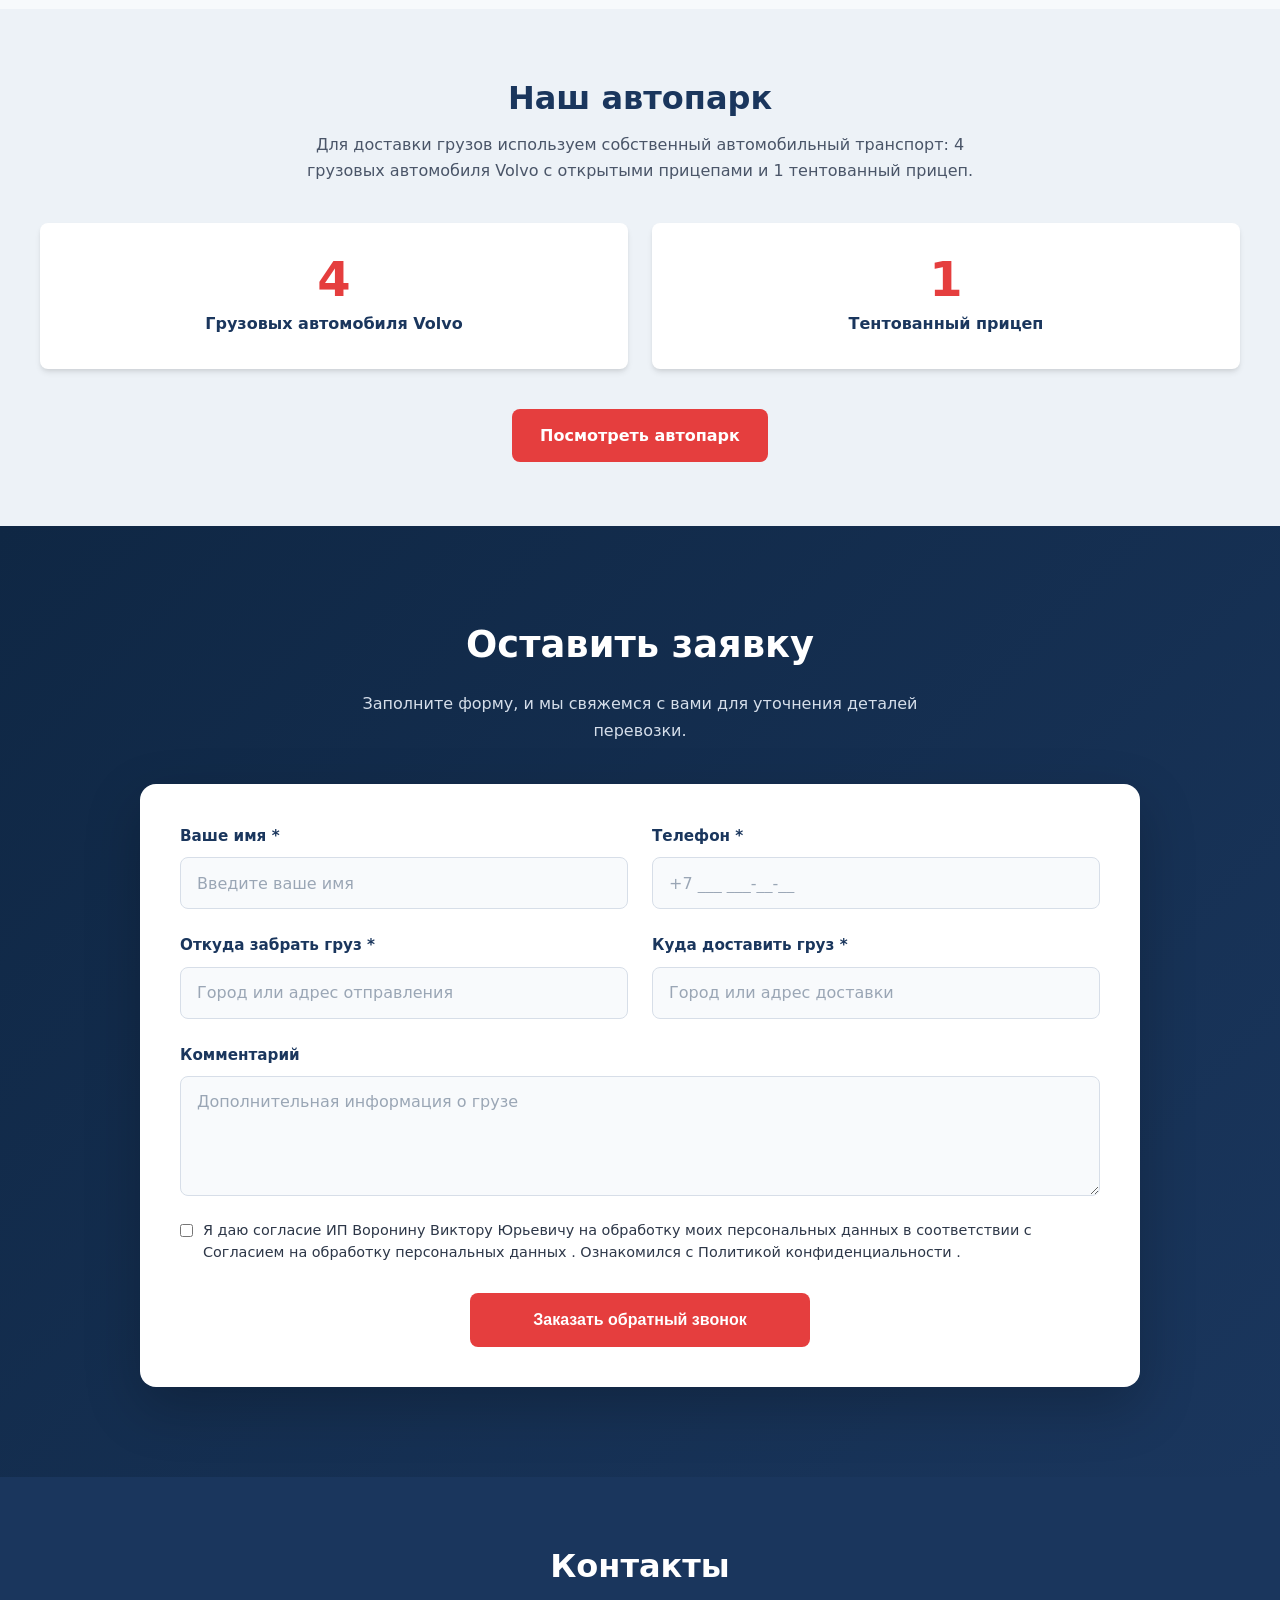
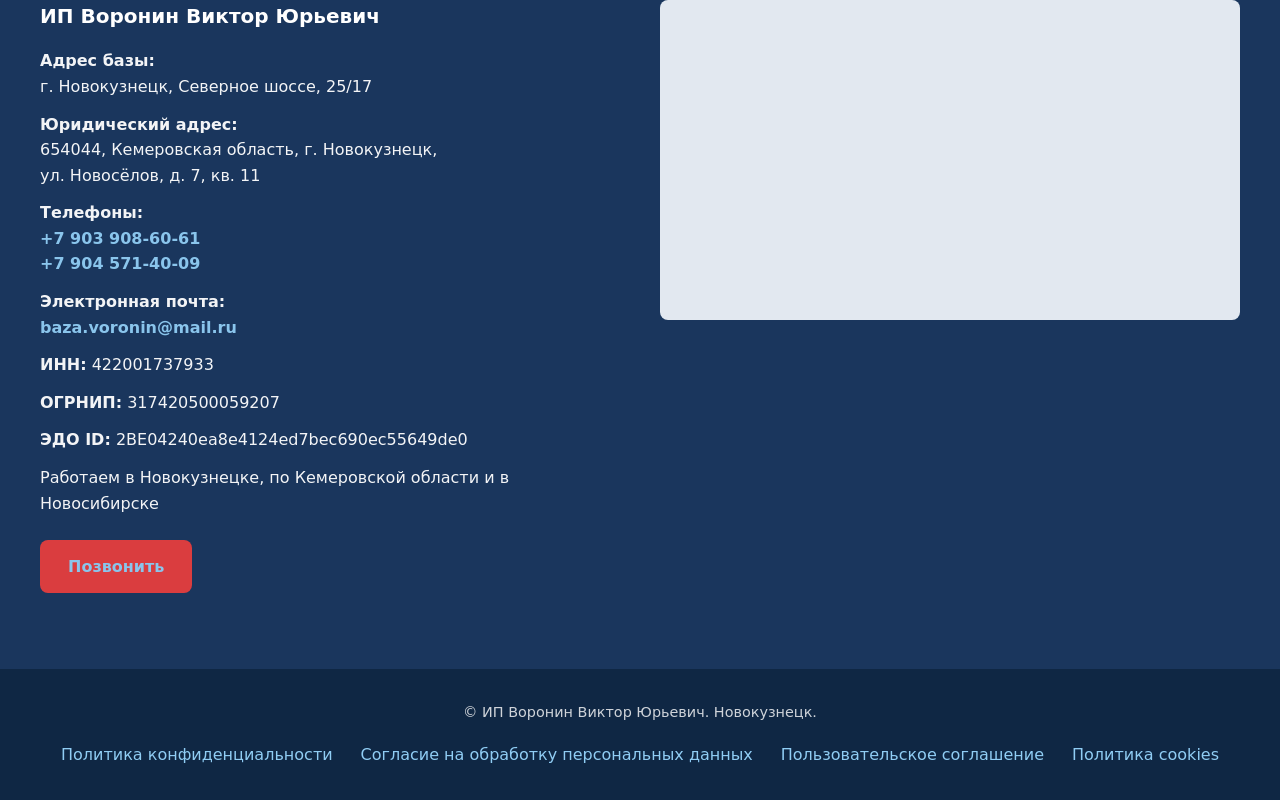
==== commit 008446de: "Update index.html" ====
--- a/index.html
+++ b/index.html
@@ -244,7 +244,14 @@
         <div class="contact-info">
           <h3>ИП Воронин Виктор Юрьевич</h3>
 
-          <p><strong>Фактический адрес:</strong> Северное шоссе, 25/17, Новокузнецк</p>
+          <p><strong>Адрес базы:</strong><br>
+            г. Новокузнецк, Северное шоссе, 25/17
+          </p>
+
+          <p><strong>Юридический адрес:</strong><br>
+            654044, Кемеровская область, г. Новокузнецк,<br>
+            ул. Новосёлов, д. 7, кв. 11
+          </p>
 
           <p><strong>Телефоны:</strong><br>
             <a href="tel:+79039086061">+7 903 908-60-61</a><br>
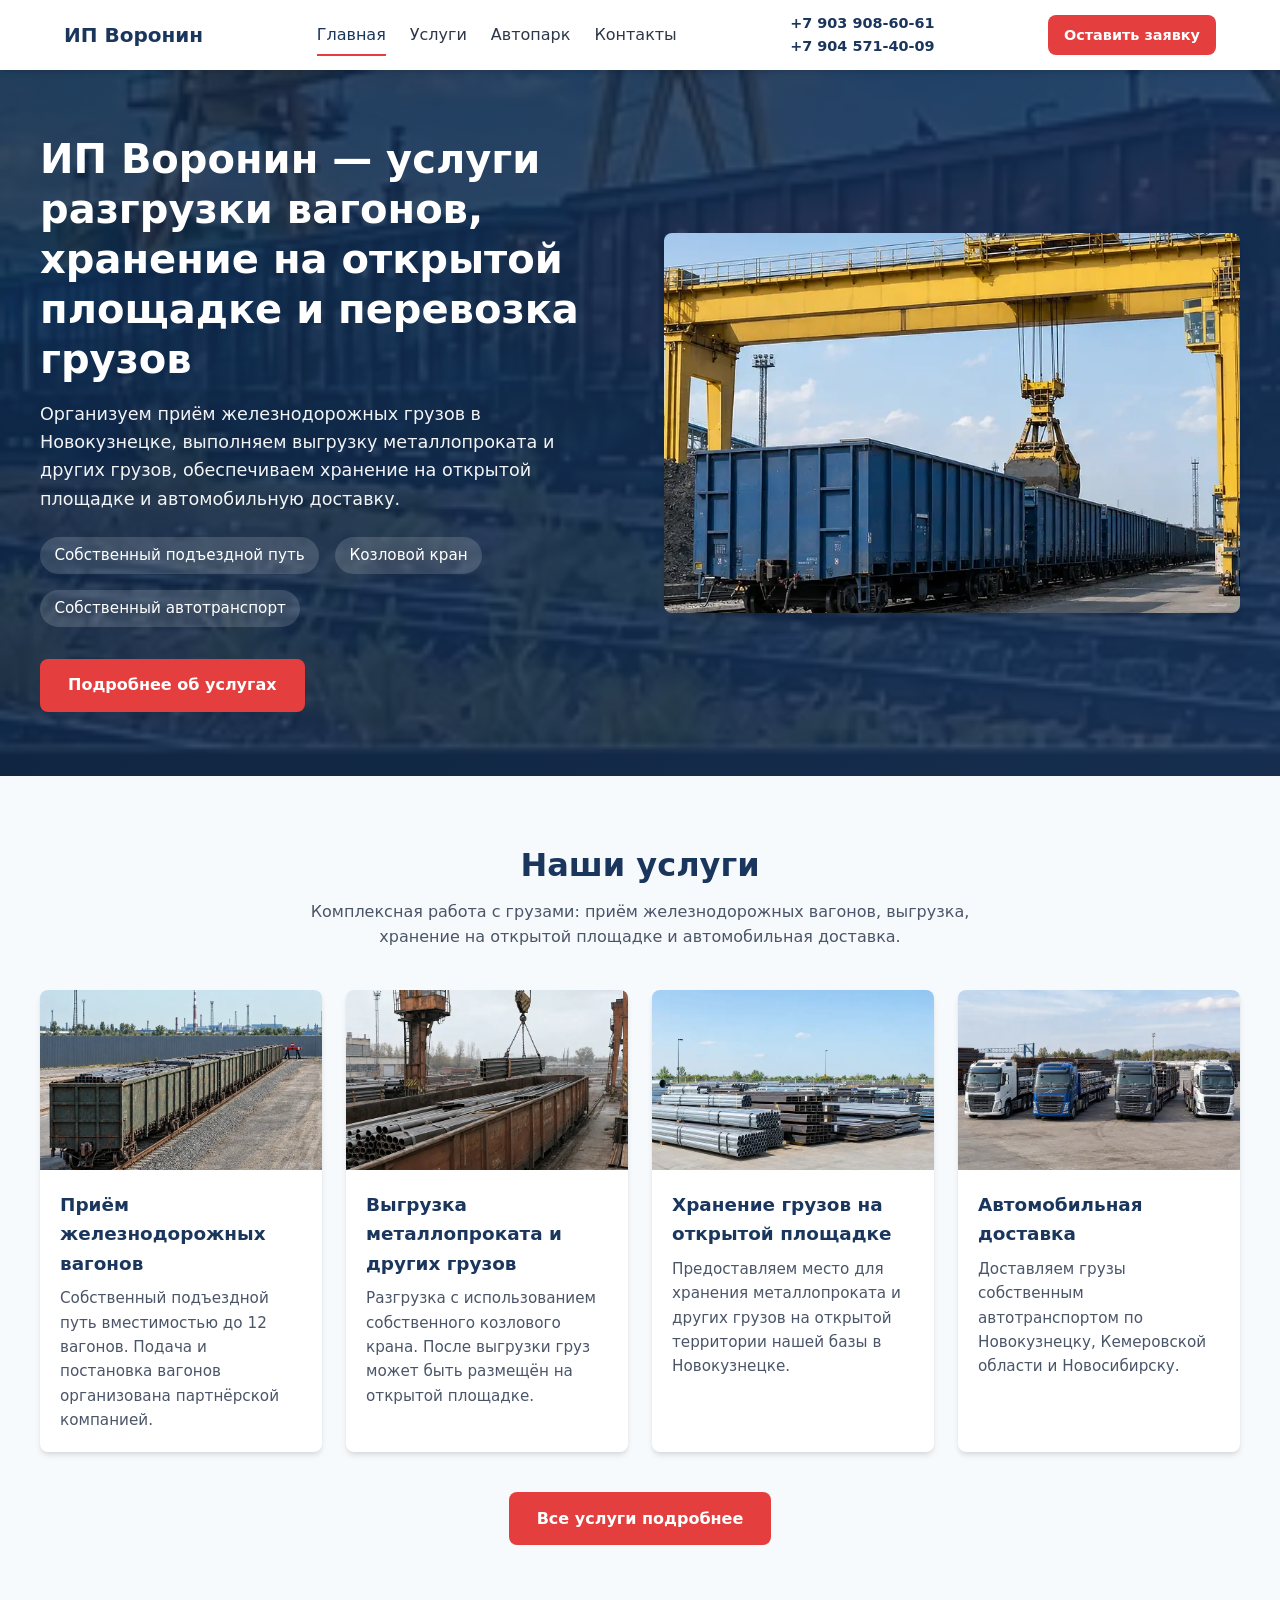
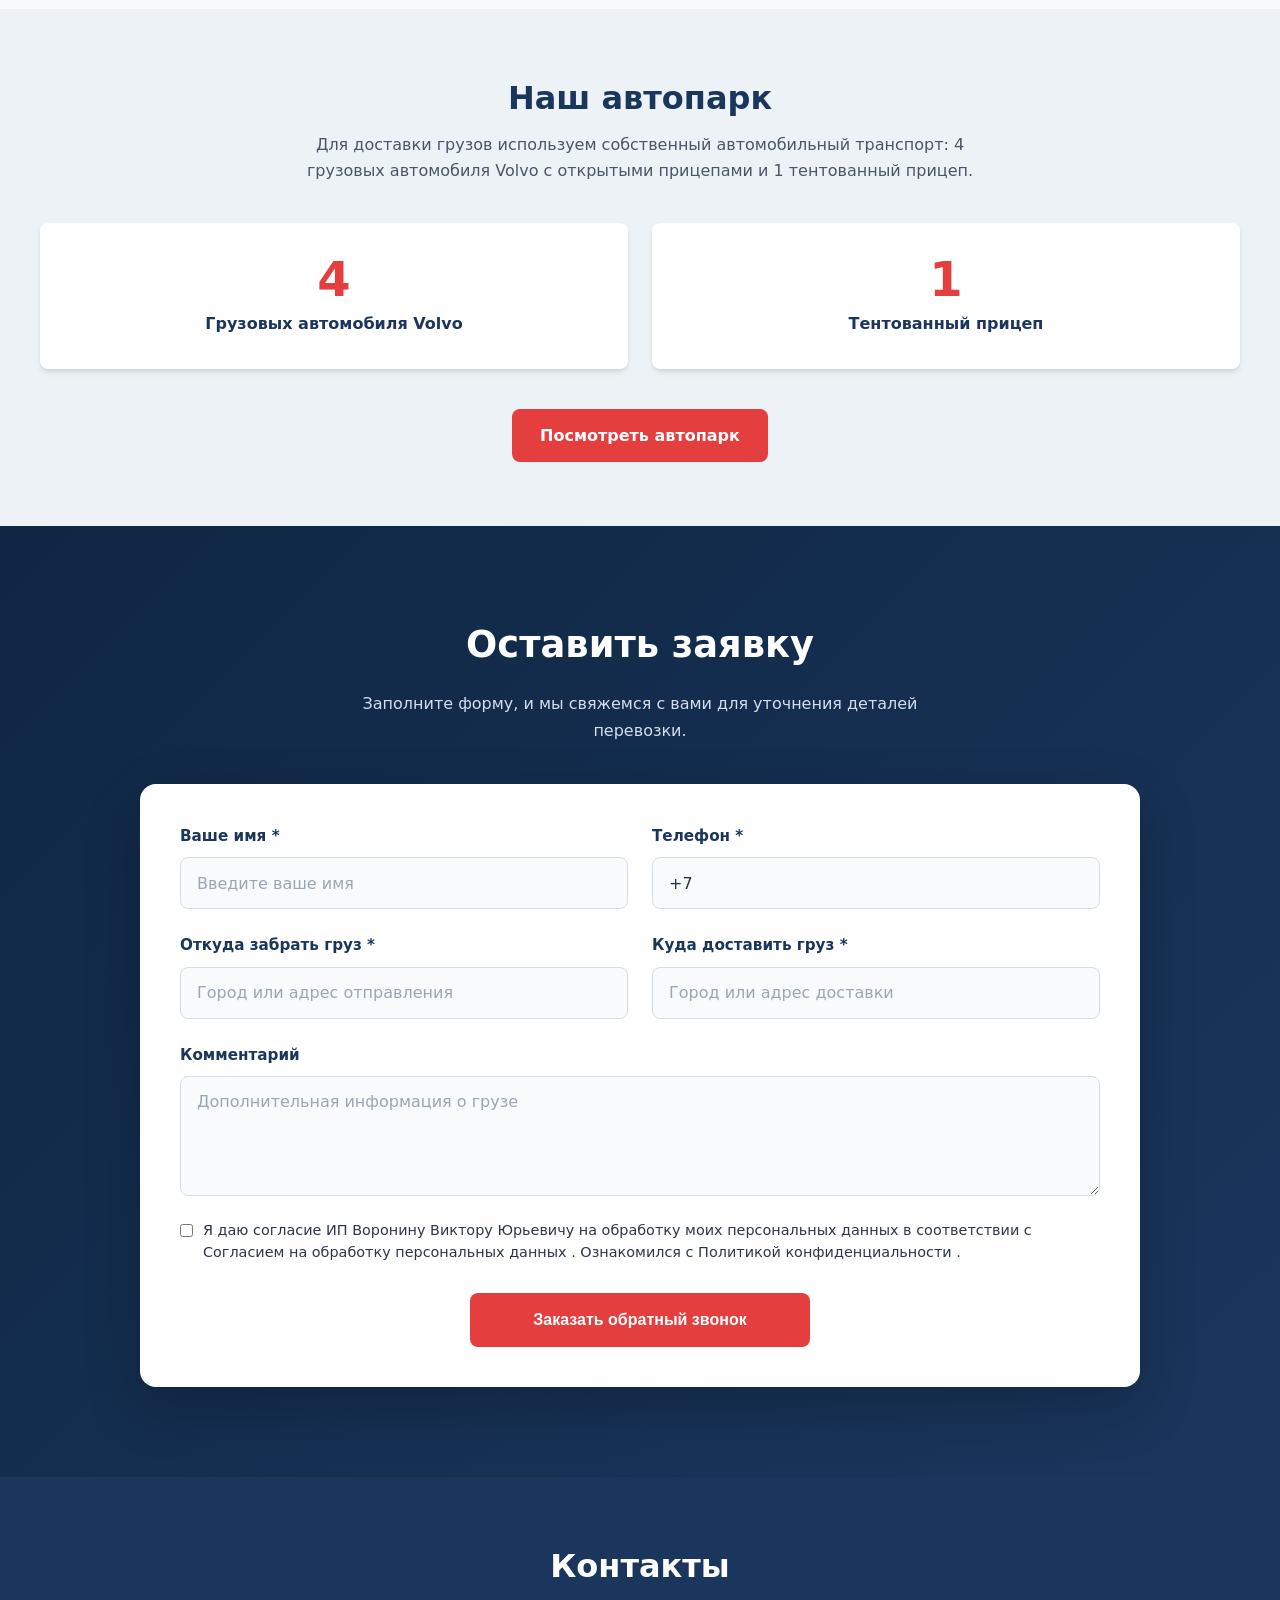
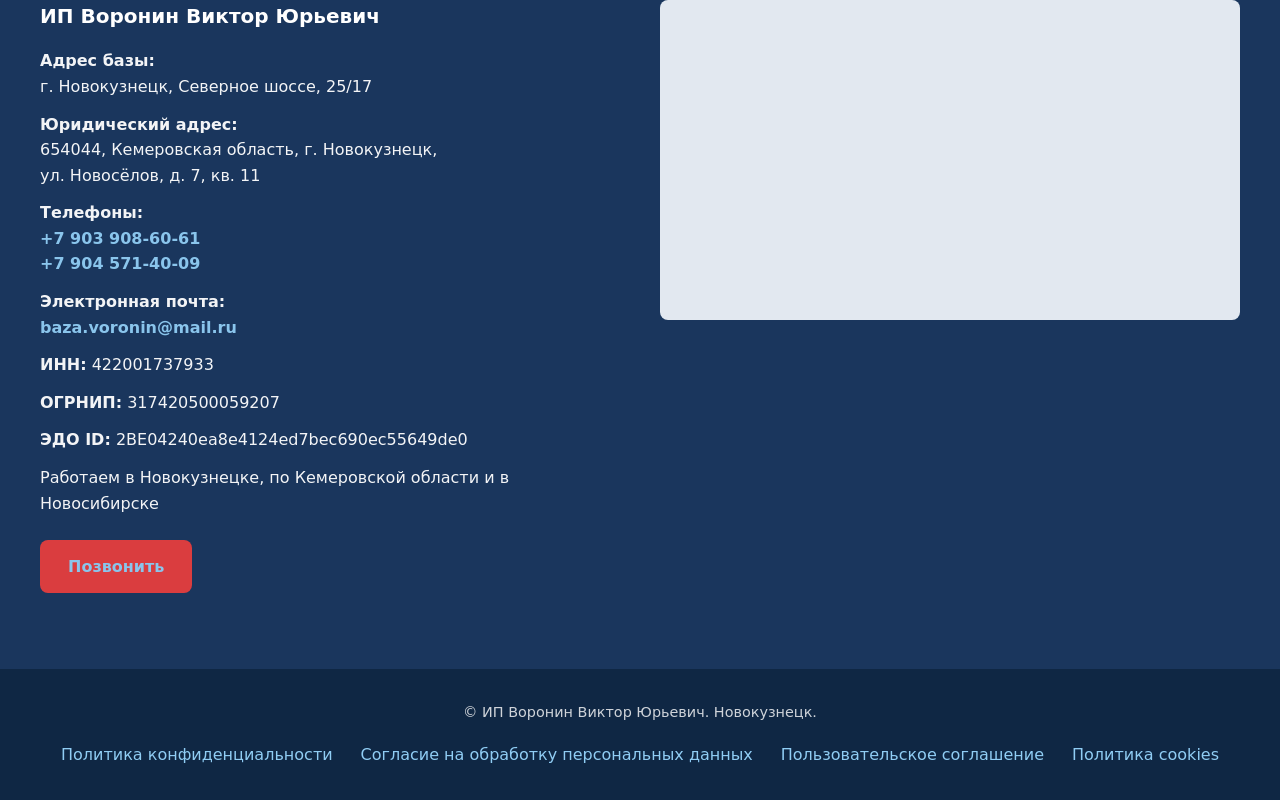
==== commit bbc77a4f: "Update index.html" ====
--- a/index.html
+++ b/index.html
@@ -163,13 +163,15 @@
               required>
           </div>
 
+          <!-- Поле телефона с автоматической маской -->
           <div class="request-field">
             <label for="requestPhone">Телефон *</label>
             <input
               type="tel"
               id="requestPhone"
               name="phone"
-              placeholder="+7 ___ ___-__-__"
+              value="+7"
+              placeholder="+7 (___) ___-__-__"
               autocomplete="tel"
               required>
           </div>
@@ -314,6 +316,68 @@
         nav.classList.remove('open');
       });
     });
+
+    // Автоматическая маска российского номера
+    const requestPhone = document.getElementById('requestPhone');
+
+    function formatRussianPhone(value) {
+      let digits = value.replace(/\D/g, '');
+
+      if (digits.startsWith('8')) {
+        digits = '7' + digits.slice(1);
+      } else if (!digits.startsWith('7')) {
+        digits = '7' + digits;
+      }
+
+      digits = digits.slice(0, 11);
+
+      let formatted = '+7';
+
+      if (digits.length > 1) {
+        formatted += ' (' + digits.substring(1, 4);
+      }
+
+      if (digits.length >= 4) {
+        formatted += ') ' + digits.substring(4, 7);
+      }
+
+      if (digits.length >= 7) {
+        formatted += '-' + digits.substring(7, 9);
+      }
+
+      if (digits.length >= 9) {
+        formatted += '-' + digits.substring(9, 11);
+      }
+
+      return formatted;
+    }
+
+    requestPhone.addEventListener('input', function () {
+      this.value = formatRussianPhone(this.value);
+    });
+
+    requestPhone.addEventListener('focus', function () {
+      if (!this.value) {
+        this.value = '+7';
+      }
+    });
+
+    requestPhone.addEventListener('blur', function () {
+      if (this.value === '+7' || this.value === '+7 (') {
+        this.value = '+7';
+      }
+    });
+
+    // Проверка полного номера перед отправкой
+    document.getElementById('requestForm').addEventListener('submit', function (event) {
+      const digits = requestPhone.value.replace(/\D/g, '');
+
+      if (digits.length !== 11 || !digits.startsWith('7')) {
+        event.preventDefault();
+        alert('Введите полный российский номер телефона.');
+        requestPhone.focus();
+      }
+    });
   </script>
 
 </body>
--- a/css/style.css
+++ b/css/style.css
@@ -495,6 +495,7 @@
 
   .contacts-grid {
     grid-template-columns: 1fr;
+    gap: 2rem;
   }
 }
 
@@ -525,6 +526,14 @@
 
   .header-inner {
     flex-wrap: wrap;
+  }
+
+  .contact-info {
+    width: 100%;
+  }
+
+  .map-container {
+    height: 350px;
   }
 }
 
@@ -725,3 +734,18 @@
     max-width: 100%;
   }
 }
+
+@media (max-width: 480px) {
+  .contacts {
+    padding-left: 15px;
+    padding-right: 15px;
+  }
+
+  .map-container {
+    height: 300px;
+  }
+
+  .contact-info {
+    font-size: 0.95rem;
+  }
+}
